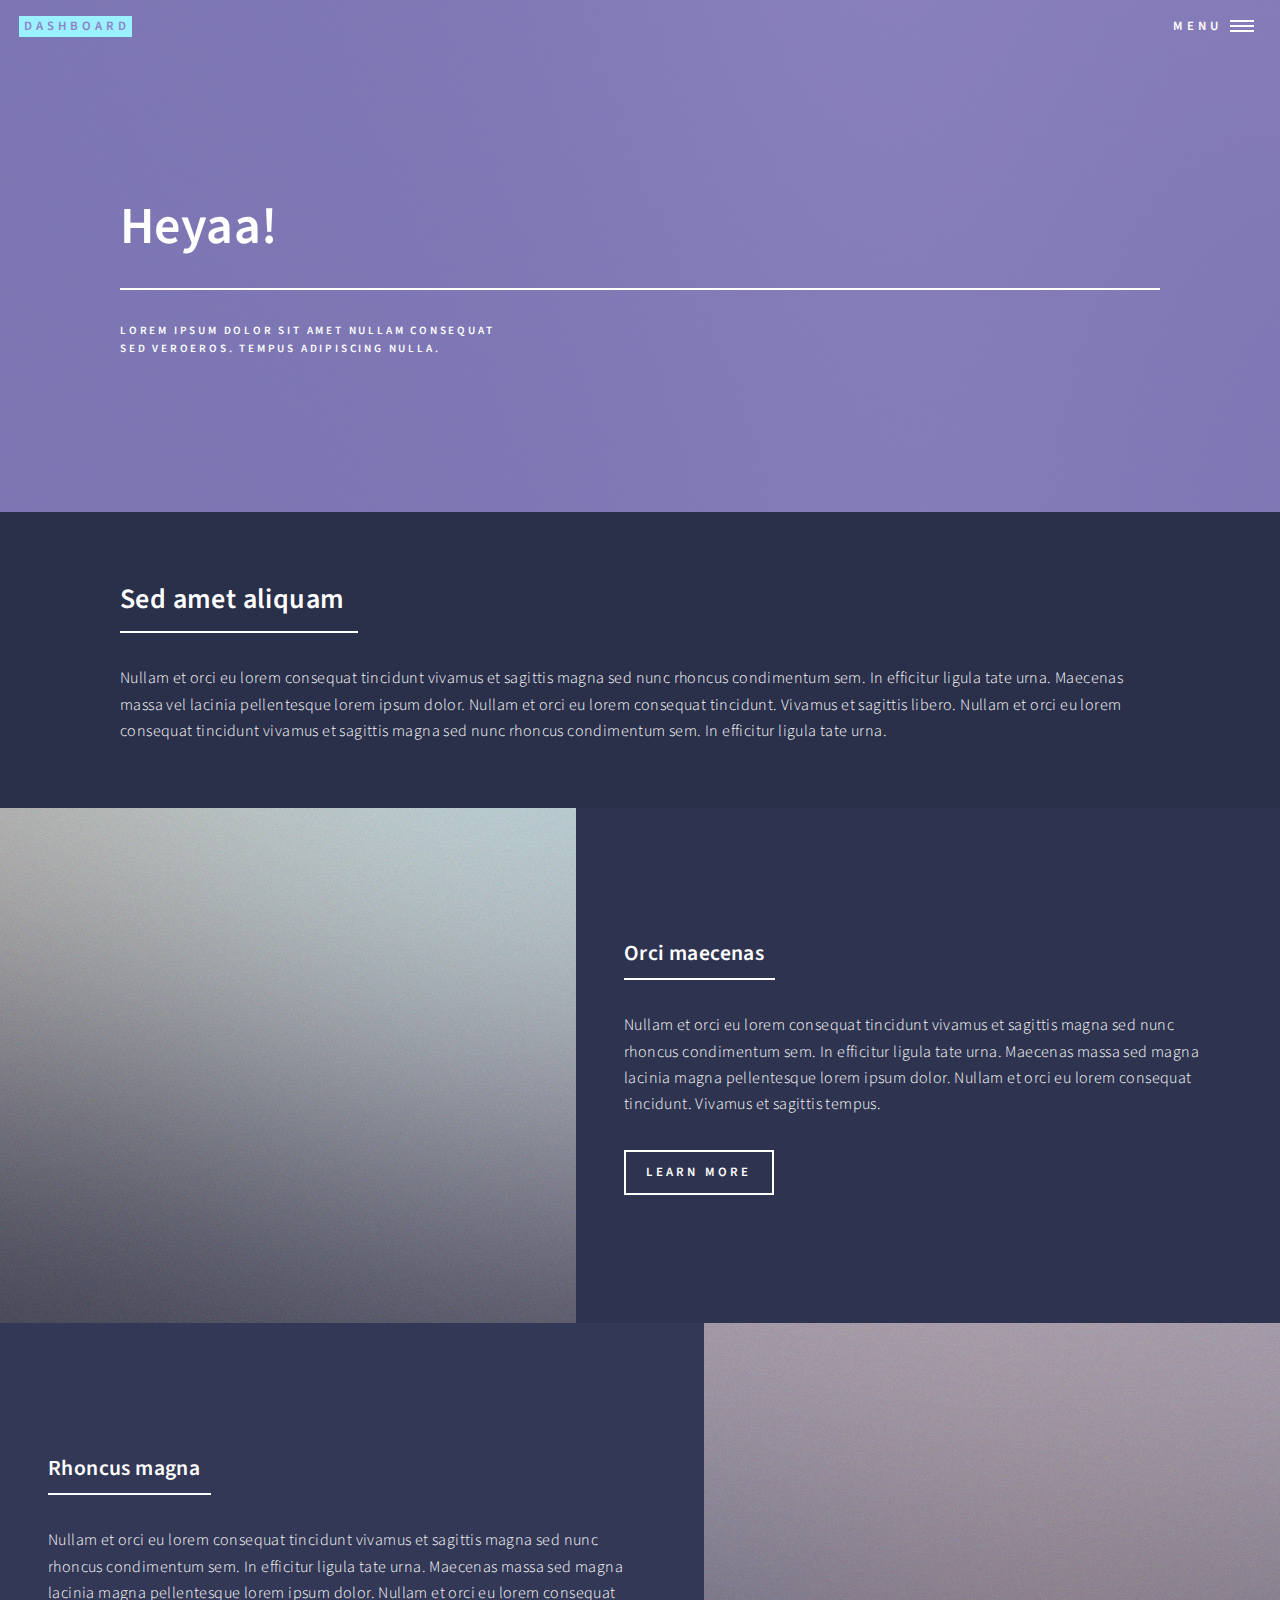
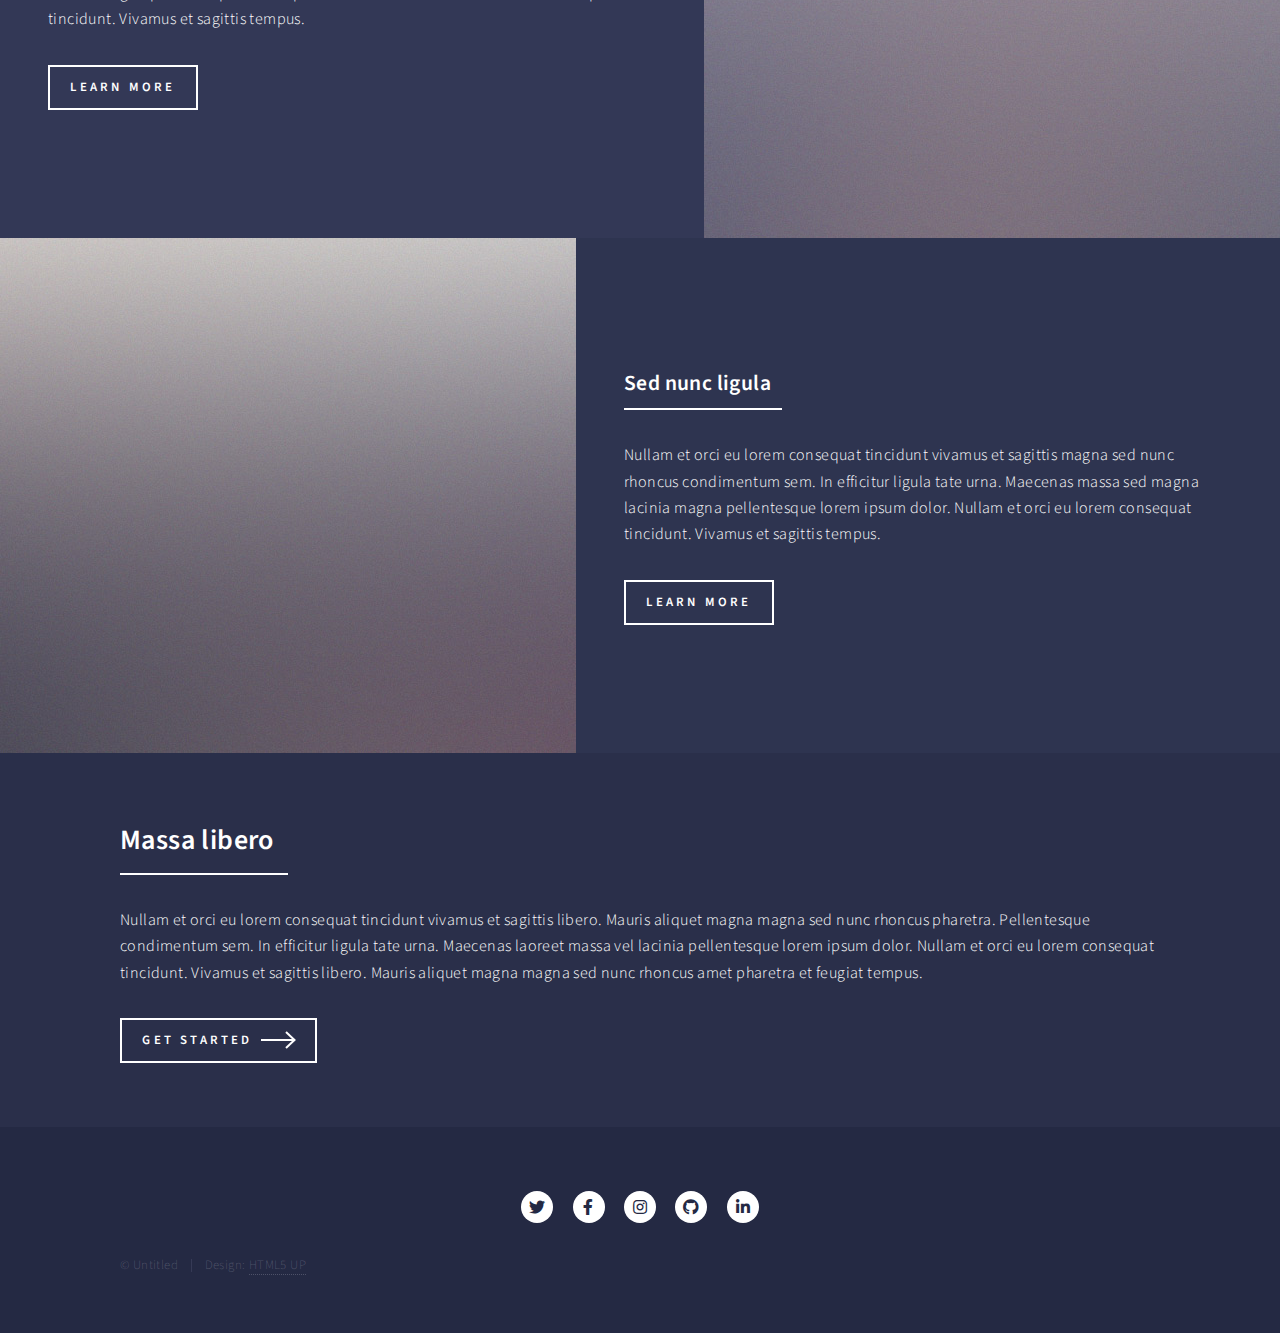
==== about_me.html @ 70f7184c "Basic Landing Pages" ====
<!DOCTYPE HTML>
<!--
	Forty by HTML5 UP
	html5up.net | @ajlkn
	Free for personal and commercial use under the CCA 3.0 license (html5up.net/license)
-->
<html>
	<head>
		<title>About Me</title>
		<meta charset="utf-8" />
		<meta name="viewport" content="width=device-width, initial-scale=1, user-scalable=no" />
		<link rel="stylesheet" href="assets/css/main.css" />
		<noscript><link rel="stylesheet" href="assets/css/noscript.css" /></noscript>
	</head>
	<body class="is-preload">

		<!-- Wrapper -->
			<div id="wrapper">

				<!-- Header -->
				<!-- Note: The "styleN" class below should match that of the banner element. -->
					<header id="header" class="alt style2">
						<a href="index.html" class="logo"><strong>Dashboard</strong> <!--<span>by HTML5 UP</span>--></a>
						<nav>
							<a href="#menu">Menu</a>
						</nav>
					</header>

				<!-- Menu -->
					<nav id="menu">
						<ul class="links">
							<li><a href="index.html">Home</a></li>
							<li><a href="landing.html">Landing</a></li>
							<li><a href="generic.html">Generic</a></li>
							<li><a href="elements.html">Elements</a></li>
						</ul>
						<ul class="actions stacked">
							<li><a href="#" class="button primary fit">Get Started</a></li>
							<li><a href="#" class="button fit">Log In</a></li>
						</ul>
					</nav>

				<!-- Banner -->
				<!-- Note: The "styleN" class below should match that of the header element. -->
					<section id="banner" class="style2">
						<div class="inner">
							<span class="image">
								<img src="images/pic07.jpg" alt="" />
							</span>
							<header class="major">
								<h1>Heyaa!</h1>
							</header>
							<div class="content">
								<p>Lorem ipsum dolor sit amet nullam consequat<br />
								sed veroeros. tempus adipiscing nulla.</p>
							</div>
						</div>
					</section>

				<!-- Main -->
					<div id="main">

						<!-- One -->
							<section id="one">
								<div class="inner">
									<header class="major">
										<h2>Sed amet aliquam</h2>
									</header>
									<p>Nullam et orci eu lorem consequat tincidunt vivamus et sagittis magna sed nunc rhoncus condimentum sem. In efficitur ligula tate urna. Maecenas massa vel lacinia pellentesque lorem ipsum dolor. Nullam et orci eu lorem consequat tincidunt. Vivamus et sagittis libero. Nullam et orci eu lorem consequat tincidunt vivamus et sagittis magna sed nunc rhoncus condimentum sem. In efficitur ligula tate urna.</p>
								</div>
							</section>

						<!-- Two -->
							<section id="two" class="spotlights">
								<section>
									<a href="generic.html" class="image">
										<img src="images/pic08.jpg" alt="" data-position="center center" />
									</a>
									<div class="content">
										<div class="inner">
											<header class="major">
												<h3>Orci maecenas</h3>
											</header>
											<p>Nullam et orci eu lorem consequat tincidunt vivamus et sagittis magna sed nunc rhoncus condimentum sem. In efficitur ligula tate urna. Maecenas massa sed magna lacinia magna pellentesque lorem ipsum dolor. Nullam et orci eu lorem consequat tincidunt. Vivamus et sagittis tempus.</p>
											<ul class="actions">
												<li><a href="generic.html" class="button">Learn more</a></li>
											</ul>
										</div>
									</div>
								</section>
								<section>
									<a href="generic.html" class="image">
										<img src="images/pic09.jpg" alt="" data-position="top center" />
									</a>
									<div class="content">
										<div class="inner">
											<header class="major">
												<h3>Rhoncus magna</h3>
											</header>
											<p>Nullam et orci eu lorem consequat tincidunt vivamus et sagittis magna sed nunc rhoncus condimentum sem. In efficitur ligula tate urna. Maecenas massa sed magna lacinia magna pellentesque lorem ipsum dolor. Nullam et orci eu lorem consequat tincidunt. Vivamus et sagittis tempus.</p>
											<ul class="actions">
												<li><a href="generic.html" class="button">Learn more</a></li>
											</ul>
										</div>
									</div>
								</section>
								<section>
									<a href="generic.html" class="image">
										<img src="images/pic10.jpg" alt="" data-position="25% 25%" />
									</a>
									<div class="content">
										<div class="inner">
											<header class="major">
												<h3>Sed nunc ligula</h3>
											</header>
											<p>Nullam et orci eu lorem consequat tincidunt vivamus et sagittis magna sed nunc rhoncus condimentum sem. In efficitur ligula tate urna. Maecenas massa sed magna lacinia magna pellentesque lorem ipsum dolor. Nullam et orci eu lorem consequat tincidunt. Vivamus et sagittis tempus.</p>
											<ul class="actions">
												<li><a href="generic.html" class="button">Learn more</a></li>
											</ul>
										</div>
									</div>
								</section>
							</section>

						<!-- Three -->
							<section id="three">
								<div class="inner">
									<header class="major">
										<h2>Massa libero</h2>
									</header>
									<p>Nullam et orci eu lorem consequat tincidunt vivamus et sagittis libero. Mauris aliquet magna magna sed nunc rhoncus pharetra. Pellentesque condimentum sem. In efficitur ligula tate urna. Maecenas laoreet massa vel lacinia pellentesque lorem ipsum dolor. Nullam et orci eu lorem consequat tincidunt. Vivamus et sagittis libero. Mauris aliquet magna magna sed nunc rhoncus amet pharetra et feugiat tempus.</p>
									<ul class="actions">
										<li><a href="generic.html" class="button next">Get Started</a></li>
									</ul>
								</div>
							</section>

					</div>

				<!-- Contact -->


				<!-- Footer -->
					<footer id="footer">
						<div class="inner">
							<ul class="icons">
								<li><a href="#" class="icon brands alt fa-twitter"><span class="label">Twitter</span></a></li>
								<li><a href="#" class="icon brands alt fa-facebook-f"><span class="label">Facebook</span></a></li>
								<li><a href="#" class="icon brands alt fa-instagram"><span class="label">Instagram</span></a></li>
								<li><a href="#" class="icon brands alt fa-github"><span class="label">GitHub</span></a></li>
								<li><a href="#" class="icon brands alt fa-linkedin-in"><span class="label">LinkedIn</span></a></li>
							</ul>
							<ul class="copyright">
								<li>&copy; Untitled</li><li>Design: <a href="https://html5up.net">HTML5 UP</a></li>
							</ul>
						</div>
					</footer>

			</div>

		<!-- Scripts -->
			<script src="assets/js/jquery.min.js"></script>
			<script src="assets/js/jquery.scrolly.min.js"></script>
			<script src="assets/js/jquery.scrollex.min.js"></script>
			<script src="assets/js/browser.min.js"></script>
			<script src="assets/js/breakpoints.min.js"></script>
			<script src="assets/js/util.js"></script>
			<script src="assets/js/main.js"></script>

	</body>
</html>
---- assets/css/main.css ----
@import url(fontawesome-all.min.css);
@import url("https://fonts.googleapis.com/css?family=Source+Sans+Pro:300,300italic,600,600italic");

/*
	Forty by HTML5 UP
	html5up.net | @ajlkn
	Free for personal and commercial use under the CCA 3.0 license (html5up.net/license)
*/

html, body, div, span, applet, object,
iframe, h1, h2, h3, h4, h5, h6, p, blockquote,
pre, a, abbr, acronym, address, big, cite,
code, del, dfn, em, img, ins, kbd, q, s, samp,
small, strike, strong, sub, sup, tt, var, b,
u, i, center, dl, dt, dd, ol, ul, li, fieldset,
form, label, legend, table, caption, tbody,
tfoot, thead, tr, th, td, article, aside,
canvas, details, embed, figure, figcaption,
footer, header, hgroup, menu, nav, output, ruby,
section, summary, time, mark, audio, video {
	margin: 0;
	padding: 0;
	border: 0;
	font-size: 100%;
	font: inherit;
	vertical-align: baseline;}

article, aside, details, figcaption, figure,
footer, header, hgroup, menu, nav, section {
	display: block;}

body {
	line-height: 1;
}

ol, ul {
	list-style: none;
}

blockquote, q {
	quotes: none;
}

	blockquote:before, blockquote:after, q:before, q:after {
		content: '';
		content: none;
	}

table {
	border-collapse: collapse;
	border-spacing: 0;
}

body {
	-webkit-text-size-adjust: none;
}

mark {
	background-color: transparent;
	color: inherit;
}

input::-moz-focus-inner {
	border: 0;
	padding: 0;
}

input, select, textarea {
	-moz-appearance: none;
	-webkit-appearance: none;
	-ms-appearance: none;
	appearance: none;
}

/* Basic */

	@-ms-viewport {
		width: device-width;
	}

	body {
		-ms-overflow-style: scrollbar;
	}

	@media screen and (max-width: 480px) {

		html, body {
			min-width: 320px;
		}

	}

	html {
		box-sizing: border-box;
	}

	*, *:before, *:after {
		box-sizing: inherit;
	}

	body {
		background: #242943;
	}

		body.is-preload *, body.is-preload *:before, body.is-preload *:after {
			-moz-animation: none !important;
			-webkit-animation: none !important;
			-ms-animation: none !important;
			animation: none !important;
			-moz-transition: none !important;
			-webkit-transition: none !important;
			-ms-transition: none !important;
			transition: none !important;
		}

/* Type */

	body, input, select, textarea {
		color: #ffffff;
		font-family: "Source Sans Pro", Helvetica, sans-serif;
		font-size: 17pt;
		font-weight: 300;
		letter-spacing: 0.025em;
		line-height: 1.65;
	}

		@media screen and (max-width: 1680px) {

			body, input, select, textarea {
				font-size: 14pt;
			}

		}

		@media screen and (max-width: 1280px) {

			body, input, select, textarea {
				font-size: 12pt;
			}

		}

		@media screen and (max-width: 360px) {

			body, input, select, textarea {
				font-size: 11pt;
			}

		}

	a {
		-moz-transition: color 0.2s ease-in-out, border-bottom-color 0.2s ease-in-out;
		-webkit-transition: color 0.2s ease-in-out, border-bottom-color 0.2s ease-in-out;
		-ms-transition: color 0.2s ease-in-out, border-bottom-color 0.2s ease-in-out;
		transition: color 0.2s ease-in-out, border-bottom-color 0.2s ease-in-out;
		border-bottom: dotted 1px;
		color: inherit;
		text-decoration: none;
	}

		a:hover {
			border-bottom-color: transparent;
			color: #9bf1ff !important;
		}

		a:active {
			color: #53e3fb !important;
		}

	strong, b {
		color: #ffffff;
		font-weight: 600;
	}

	em, i {
		font-style: italic;
	}

	p {
		margin: 0 0 2em 0;
	}

	h1, h2, h3, h4, h5, h6 {
		color: #ffffff;
		font-weight: 600;
		line-height: 1.65;
		margin: 0 0 1em 0;
	}

		h1 a, h2 a, h3 a, h4 a, h5 a, h6 a {
			color: inherit;
			border-bottom: 0;
		}

	h1 {
		font-size: 2.5em;
	}

	h2 {
		font-size: 1.75em;
	}

	h3 {
		font-size: 1.35em;
	}

	h4 {
		font-size: 1.1em;
	}

	h5 {
		font-size: 0.9em;
	}

	h6 {
		font-size: 0.7em;
	}

	@media screen and (max-width: 736px) {

		h1 {
			font-size: 2em;
		}

		h2 {
			font-size: 1.5em;
		}

		h3 {
			font-size: 1.25em;
		}

	}

	sub {
		font-size: 0.8em;
		position: relative;
		top: 0.5em;
	}

	sup {
		font-size: 0.8em;
		position: relative;
		top: -0.5em;
	}

	blockquote {
		border-left: solid 4px rgba(212, 212, 255, 0.1);
		font-style: italic;
		margin: 0 0 2em 0;
		padding: 0.5em 0 0.5em 2em;
	}

	code {
		background: rgba(212, 212, 255, 0.035);
		font-family: "Courier New", monospace;
		font-size: 0.9em;
		margin: 0 0.25em;
		padding: 0.25em 0.65em;
	}

	pre {
		-webkit-overflow-scrolling: touch;
		font-family: "Courier New", monospace;
		font-size: 0.9em;
		margin: 0 0 2em 0;
	}

		pre code {
			display: block;
			line-height: 1.75;
			padding: 1em 1.5em;
			overflow-x: auto;
		}

	hr {
		border: 0;
		border-bottom: solid 1px rgba(212, 212, 255, 0.1);
		margin: 2em 0;
	}

		hr.major {
			margin: 3em 0;
		}

	.align-left {
		text-align: left;
	}

	.align-center {
		text-align: center;
	}

	.align-right {
		text-align: right;
	}

/* Row */

	.row {
		display: flex;
		flex-wrap: wrap;
		box-sizing: border-box;
		align-items: stretch;
	}

		.row > * {
			box-sizing: border-box;
		}

		.row.gtr-uniform > * > :last-child {
			margin-bottom: 0;
		}

		.row.aln-left {
			justify-content: flex-start;
		}

		.row.aln-center {
			justify-content: center;
		}

		.row.aln-right {
			justify-content: flex-end;
		}

		.row.aln-top {
			align-items: flex-start;
		}

		.row.aln-middle {
			align-items: center;
		}

		.row.aln-bottom {
			align-items: flex-end;
		}

		.row > .imp {
			order: -1;
		}

		.row > .col-1 {
			width: 8.33333%;
		}

		.row > .off-1 {
			margin-left: 8.33333%;
		}

		.row > .col-2 {
			width: 16.66667%;
		}

		.row > .off-2 {
			margin-left: 16.66667%;
		}

		.row > .col-3 {
			width: 25%;
		}

		.row > .off-3 {
			margin-left: 25%;
		}

		.row > .col-4 {
			width: 33.33333%;
		}

		.row > .off-4 {
			margin-left: 33.33333%;
		}

		.row > .col-5 {
			width: 41.66667%;
		}

		.row > .off-5 {
			margin-left: 41.66667%;
		}

		.row > .col-6 {
			width: 50%;
		}

		.row > .off-6 {
			margin-left: 50%;
		}

		.row > .col-7 {
			width: 58.33333%;
		}

		.row > .off-7 {
			margin-left: 58.33333%;
		}

		.row > .col-8 {
			width: 66.66667%;
		}

		.row > .off-8 {
			margin-left: 66.66667%;
		}

		.row > .col-9 {
			width: 75%;
		}

		.row > .off-9 {
			margin-left: 75%;
		}

		.row > .col-10 {
			width: 83.33333%;
		}

		.row > .off-10 {
			margin-left: 83.33333%;
		}

		.row > .col-11 {
			width: 91.66667%;
		}

		.row > .off-11 {
			margin-left: 91.66667%;
		}

		.row > .col-12 {
			width: 100%;
		}

		.row > .off-12 {
			margin-left: 100%;
		}

		.row.gtr-0 {
			margin-top: 0;
			margin-left: 0em;
		}

			.row.gtr-0 > * {
				padding: 0 0 0 0em;
			}

			.row.gtr-0.gtr-uniform {
				margin-top: 0em;
			}

				.row.gtr-0.gtr-uniform > * {
					padding-top: 0em;
				}

		.row.gtr-25 {
			margin-top: 0;
			margin-left: -0.5em;
		}

			.row.gtr-25 > * {
				padding: 0 0 0 0.5em;
			}

			.row.gtr-25.gtr-uniform {
				margin-top: -0.5em;
			}

				.row.gtr-25.gtr-uniform > * {
					padding-top: 0.5em;
				}

		.row.gtr-50 {
			margin-top: 0;
			margin-left: -1em;
		}

			.row.gtr-50 > * {
				padding: 0 0 0 1em;
			}

			.row.gtr-50.gtr-uniform {
				margin-top: -1em;
			}

				.row.gtr-50.gtr-uniform > * {
					padding-top: 1em;
				}

		.row {
			margin-top: 0;
			margin-left: -2em;
		}

			.row > * {
				padding: 0 0 0 2em;
			}

			.row.gtr-uniform {
				margin-top: -2em;
			}

				.row.gtr-uniform > * {
					padding-top: 2em;
				}

		.row.gtr-150 {
			margin-top: 0;
			margin-left: -3em;
		}

			.row.gtr-150 > * {
				padding: 0 0 0 3em;
			}

			.row.gtr-150.gtr-uniform {
				margin-top: -3em;
			}

				.row.gtr-150.gtr-uniform > * {
					padding-top: 3em;
				}

		.row.gtr-200 {
			margin-top: 0;
			margin-left: -4em;
		}

			.row.gtr-200 > * {
				padding: 0 0 0 4em;
			}

			.row.gtr-200.gtr-uniform {
				margin-top: -4em;
			}

				.row.gtr-200.gtr-uniform > * {
					padding-top: 4em;
				}

		@media screen and (max-width: 1680px) {

			.row {
				display: flex;
				flex-wrap: wrap;
				box-sizing: border-box;
				align-items: stretch;
			}

				.row > * {
					box-sizing: border-box;
				}

				.row.gtr-uniform > * > :last-child {
					margin-bottom: 0;
				}

				.row.aln-left {
					justify-content: flex-start;
				}

				.row.aln-center {
					justify-content: center;
				}

				.row.aln-right {
					justify-content: flex-end;
				}

				.row.aln-top {
					align-items: flex-start;
				}

				.row.aln-middle {
					align-items: center;
				}

				.row.aln-bottom {
					align-items: flex-end;
				}

				.row > .imp-xlarge {
					order: -1;
				}

				.row > .col-1-xlarge {
					width: 8.33333%;
				}

				.row > .off-1-xlarge {
					margin-left: 8.33333%;
				}

				.row > .col-2-xlarge {
					width: 16.66667%;
				}

				.row > .off-2-xlarge {
					margin-left: 16.66667%;
				}

				.row > .col-3-xlarge {
					width: 25%;
				}

				.row > .off-3-xlarge {
					margin-left: 25%;
				}

				.row > .col-4-xlarge {
					width: 33.33333%;
				}

				.row > .off-4-xlarge {
					margin-left: 33.33333%;
				}

				.row > .col-5-xlarge {
					width: 41.66667%;
				}

				.row > .off-5-xlarge {
					margin-left: 41.66667%;
				}

				.row > .col-6-xlarge {
					width: 50%;
				}

				.row > .off-6-xlarge {
					margin-left: 50%;
				}

				.row > .col-7-xlarge {
					width: 58.33333%;
				}

				.row > .off-7-xlarge {
					margin-left: 58.33333%;
				}

				.row > .col-8-xlarge {
					width: 66.66667%;
				}

				.row > .off-8-xlarge {
					margin-left: 66.66667%;
				}

				.row > .col-9-xlarge {
					width: 75%;
				}

				.row > .off-9-xlarge {
					margin-left: 75%;
				}

				.row > .col-10-xlarge {
					width: 83.33333%;
				}

				.row > .off-10-xlarge {
					margin-left: 83.33333%;
				}

				.row > .col-11-xlarge {
					width: 91.66667%;
				}

				.row > .off-11-xlarge {
					margin-left: 91.66667%;
				}

				.row > .col-12-xlarge {
					width: 100%;
				}

				.row > .off-12-xlarge {
					margin-left: 100%;
				}

				.row.gtr-0 {
					margin-top: 0;
					margin-left: 0em;
				}

					.row.gtr-0 > * {
						padding: 0 0 0 0em;
					}

					.row.gtr-0.gtr-uniform {
						margin-top: 0em;
					}

						.row.gtr-0.gtr-uniform > * {
							padding-top: 0em;
						}

				.row.gtr-25 {
					margin-top: 0;
					margin-left: -0.5em;
				}

					.row.gtr-25 > * {
						padding: 0 0 0 0.5em;
					}

					.row.gtr-25.gtr-uniform {
						margin-top: -0.5em;
					}

						.row.gtr-25.gtr-uniform > * {
							padding-top: 0.5em;
						}

				.row.gtr-50 {
					margin-top: 0;
					margin-left: -1em;
				}

					.row.gtr-50 > * {
						padding: 0 0 0 1em;
					}

					.row.gtr-50.gtr-uniform {
						margin-top: -1em;
					}

						.row.gtr-50.gtr-uniform > * {
							padding-top: 1em;
						}

				.row {
					margin-top: 0;
					margin-left: -2em;
				}

					.row > * {
						padding: 0 0 0 2em;
					}

					.row.gtr-uniform {
						margin-top: -2em;
					}

						.row.gtr-uniform > * {
							padding-top: 2em;
						}

				.row.gtr-150 {
					margin-top: 0;
					margin-left: -3em;
				}

					.row.gtr-150 > * {
						padding: 0 0 0 3em;
					}

					.row.gtr-150.gtr-uniform {
						margin-top: -3em;
					}

						.row.gtr-150.gtr-uniform > * {
							padding-top: 3em;
						}

				.row.gtr-200 {
					margin-top: 0;
					margin-left: -4em;
				}

					.row.gtr-200 > * {
						padding: 0 0 0 4em;
					}

					.row.gtr-200.gtr-uniform {
						margin-top: -4em;
					}

						.row.gtr-200.gtr-uniform > * {
							padding-top: 4em;
						}

		}

		@media screen and (max-width: 1280px) {

			.row {
				display: flex;
				flex-wrap: wrap;
				box-sizing: border-box;
				align-items: stretch;
			}

				.row > * {
					box-sizing: border-box;
				}

				.row.gtr-uniform > * > :last-child {
					margin-bottom: 0;
				}

				.row.aln-left {
					justify-content: flex-start;
				}

				.row.aln-center {
					justify-content: center;
				}

				.row.aln-right {
					justify-content: flex-end;
				}

				.row.aln-top {
					align-items: flex-start;
				}

				.row.aln-middle {
					align-items: center;
				}

				.row.aln-bottom {
					align-items: flex-end;
				}

				.row > .imp-large {
					order: -1;
				}

				.row > .col-1-large {
					width: 8.33333%;
				}

				.row > .off-1-large {
					margin-left: 8.33333%;
				}

				.row > .col-2-large {
					width: 16.66667%;
				}

				.row > .off-2-large {
					margin-left: 16.66667%;
				}

				.row > .col-3-large {
					width: 25%;
				}

				.row > .off-3-large {
					margin-left: 25%;
				}

				.row > .col-4-large {
					width: 33.33333%;
				}

				.row > .off-4-large {
					margin-left: 33.33333%;
				}

				.row > .col-5-large {
					width: 41.66667%;
				}

				.row > .off-5-large {
					margin-left: 41.66667%;
				}

				.row > .col-6-large {
					width: 50%;
				}

				.row > .off-6-large {
					margin-left: 50%;
				}

				.row > .col-7-large {
					width: 58.33333%;
				}

				.row > .off-7-large {
					margin-left: 58.33333%;
				}

				.row > .col-8-large {
					width: 66.66667%;
				}

				.row > .off-8-large {
					margin-left: 66.66667%;
				}

				.row > .col-9-large {
					width: 75%;
				}

				.row > .off-9-large {
					margin-left: 75%;
				}

				.row > .col-10-large {
					width: 83.33333%;
				}

				.row > .off-10-large {
					margin-left: 83.33333%;
				}

				.row > .col-11-large {
					width: 91.66667%;
				}

				.row > .off-11-large {
					margin-left: 91.66667%;
				}

				.row > .col-12-large {
					width: 100%;
				}

				.row > .off-12-large {
					margin-left: 100%;
				}

				.row.gtr-0 {
					margin-top: 0;
					margin-left: 0em;
				}

					.row.gtr-0 > * {
						padding: 0 0 0 0em;
					}

					.row.gtr-0.gtr-uniform {
						margin-top: 0em;
					}

						.row.gtr-0.gtr-uniform > * {
							padding-top: 0em;
						}

				.row.gtr-25 {
					margin-top: 0;
					margin-left: -0.375em;
				}

					.row.gtr-25 > * {
						padding: 0 0 0 0.375em;
					}

					.row.gtr-25.gtr-uniform {
						margin-top: -0.375em;
					}

						.row.gtr-25.gtr-uniform > * {
							padding-top: 0.375em;
						}

				.row.gtr-50 {
					margin-top: 0;
					margin-left: -0.75em;
				}

					.row.gtr-50 > * {
						padding: 0 0 0 0.75em;
					}

					.row.gtr-50.gtr-uniform {
						margin-top: -0.75em;
					}

						.row.gtr-50.gtr-uniform > * {
							padding-top: 0.75em;
						}

				.row {
					margin-top: 0;
					margin-left: -1.5em;
				}

					.row > * {
						padding: 0 0 0 1.5em;
					}

					.row.gtr-uniform {
						margin-top: -1.5em;
					}

						.row.gtr-uniform > * {
							padding-top: 1.5em;
						}

				.row.gtr-150 {
					margin-top: 0;
					margin-left: -2.25em;
				}

					.row.gtr-150 > * {
						padding: 0 0 0 2.25em;
					}

					.row.gtr-150.gtr-uniform {
						margin-top: -2.25em;
					}

						.row.gtr-150.gtr-uniform > * {
							padding-top: 2.25em;
						}

				.row.gtr-200 {
					margin-top: 0;
					margin-left: -3em;
				}

					.row.gtr-200 > * {
						padding: 0 0 0 3em;
					}

					.row.gtr-200.gtr-uniform {
						margin-top: -3em;
					}

						.row.gtr-200.gtr-uniform > * {
							padding-top: 3em;
						}

		}

		@media screen and (max-width: 980px) {

			.row {
				display: flex;
				flex-wrap: wrap;
				box-sizing: border-box;
				align-items: stretch;
			}

				.row > * {
					box-sizing: border-box;
				}

				.row.gtr-uniform > * > :last-child {
					margin-bottom: 0;
				}

				.row.aln-left {
					justify-content: flex-start;
				}

				.row.aln-center {
					justify-content: center;
				}

				.row.aln-right {
					justify-content: flex-end;
				}

				.row.aln-top {
					align-items: flex-start;
				}

				.row.aln-middle {
					align-items: center;
				}

				.row.aln-bottom {
					align-items: flex-end;
				}

				.row > .imp-medium {
					order: -1;
				}

				.row > .col-1-medium {
					width: 8.33333%;
				}

				.row > .off-1-medium {
					margin-left: 8.33333%;
				}

				.row > .col-2-medium {
					width: 16.66667%;
				}

				.row > .off-2-medium {
					margin-left: 16.66667%;
				}

				.row > .col-3-medium {
					width: 25%;
				}

				.row > .off-3-medium {
					margin-left: 25%;
				}

				.row > .col-4-medium {
					width: 33.33333%;
				}

				.row > .off-4-medium {
					margin-left: 33.33333%;
				}

				.row > .col-5-medium {
					width: 41.66667%;
				}

				.row > .off-5-medium {
					margin-left: 41.66667%;
				}

				.row > .col-6-medium {
					width: 50%;
				}

				.row > .off-6-medium {
					margin-left: 50%;
				}

				.row > .col-7-medium {
					width: 58.33333%;
				}

				.row > .off-7-medium {
					margin-left: 58.33333%;
				}

				.row > .col-8-medium {
					width: 66.66667%;
				}

				.row > .off-8-medium {
					margin-left: 66.66667%;
				}

				.row > .col-9-medium {
					width: 75%;
				}

				.row > .off-9-medium {
					margin-left: 75%;
				}

				.row > .col-10-medium {
					width: 83.33333%;
				}

				.row > .off-10-medium {
					margin-left: 83.33333%;
				}

				.row > .col-11-medium {
					width: 91.66667%;
				}

				.row > .off-11-medium {
					margin-left: 91.66667%;
				}

				.row > .col-12-medium {
					width: 100%;
				}

				.row > .off-12-medium {
					margin-left: 100%;
				}

				.row.gtr-0 {
					margin-top: 0;
					margin-left: 0em;
				}

					.row.gtr-0 > * {
						padding: 0 0 0 0em;
					}

					.row.gtr-0.gtr-uniform {
						margin-top: 0em;
					}

						.row.gtr-0.gtr-uniform > * {
							padding-top: 0em;
						}

				.row.gtr-25 {
					margin-top: 0;
					margin-left: -0.375em;
				}

					.row.gtr-25 > * {
						padding: 0 0 0 0.375em;
					}

					.row.gtr-25.gtr-uniform {
						margin-top: -0.375em;
					}

						.row.gtr-25.gtr-uniform > * {
							padding-top: 0.375em;
						}

				.row.gtr-50 {
					margin-top: 0;
					margin-left: -0.75em;
				}

					.row.gtr-50 > * {
						padding: 0 0 0 0.75em;
					}

					.row.gtr-50.gtr-uniform {
						margin-top: -0.75em;
					}

						.row.gtr-50.gtr-uniform > * {
							padding-top: 0.75em;
						}

				.row {
					margin-top: 0;
					margin-left: -1.5em;
				}

					.row > * {
						padding: 0 0 0 1.5em;
					}

					.row.gtr-uniform {
						margin-top: -1.5em;
					}

						.row.gtr-uniform > * {
							padding-top: 1.5em;
						}

				.row.gtr-150 {
					margin-top: 0;
					margin-left: -2.25em;
				}

					.row.gtr-150 > * {
						padding: 0 0 0 2.25em;
					}

					.row.gtr-150.gtr-uniform {
						margin-top: -2.25em;
					}

						.row.gtr-150.gtr-uniform > * {
							padding-top: 2.25em;
						}

				.row.gtr-200 {
					margin-top: 0;
					margin-left: -3em;
				}

					.row.gtr-200 > * {
						padding: 0 0 0 3em;
					}

					.row.gtr-200.gtr-uniform {
						margin-top: -3em;
					}

						.row.gtr-200.gtr-uniform > * {
							padding-top: 3em;
						}

		}

		@media screen and (max-width: 736px) {

			.row {
				display: flex;
				flex-wrap: wrap;
				box-sizing: border-box;
				align-items: stretch;
			}

				.row > * {
					box-sizing: border-box;
				}

				.row.gtr-uniform > * > :last-child {
					margin-bottom: 0;
				}

				.row.aln-left {
					justify-content: flex-start;
				}

				.row.aln-center {
					justify-content: center;
				}

				.row.aln-right {
					justify-content: flex-end;
				}

				.row.aln-top {
					align-items: flex-start;
				}

				.row.aln-middle {
					align-items: center;
				}

				.row.aln-bottom {
					align-items: flex-end;
				}

				.row > .imp-small {
					order: -1;
				}

				.row > .col-1-small {
					width: 8.33333%;
				}

				.row > .off-1-small {
					margin-left: 8.33333%;
				}

				.row > .col-2-small {
					width: 16.66667%;
				}

				.row > .off-2-small {
					margin-left: 16.66667%;
				}

				.row > .col-3-small {
					width: 25%;
				}

				.row > .off-3-small {
					margin-left: 25%;
				}

				.row > .col-4-small {
					width: 33.33333%;
				}

				.row > .off-4-small {
					margin-left: 33.33333%;
				}

				.row > .col-5-small {
					width: 41.66667%;
				}

				.row > .off-5-small {
					margin-left: 41.66667%;
				}

				.row > .col-6-small {
					width: 50%;
				}

				.row > .off-6-small {
					margin-left: 50%;
				}

				.row > .col-7-small {
					width: 58.33333%;
				}

				.row > .off-7-small {
					margin-left: 58.33333%;
				}

				.row > .col-8-small {
					width: 66.66667%;
				}

				.row > .off-8-small {
					margin-left: 66.66667%;
				}

				.row > .col-9-small {
					width: 75%;
				}

				.row > .off-9-small {
					margin-left: 75%;
				}

				.row > .col-10-small {
					width: 83.33333%;
				}

				.row > .off-10-small {
					margin-left: 83.33333%;
				}

				.row > .col-11-small {
					width: 91.66667%;
				}

				.row > .off-11-small {
					margin-left: 91.66667%;
				}

				.row > .col-12-small {
					width: 100%;
				}

				.row > .off-12-small {
					margin-left: 100%;
				}

				.row.gtr-0 {
					margin-top: 0;
					margin-left: 0em;
				}

					.row.gtr-0 > * {
						padding: 0 0 0 0em;
					}

					.row.gtr-0.gtr-uniform {
						margin-top: 0em;
					}

						.row.gtr-0.gtr-uniform > * {
							padding-top: 0em;
						}

				.row.gtr-25 {
					margin-top: 0;
					margin-left: -0.3125em;
				}

					.row.gtr-25 > * {
						padding: 0 0 0 0.3125em;
					}

					.row.gtr-25.gtr-uniform {
						margin-top: -0.3125em;
					}

						.row.gtr-25.gtr-uniform > * {
							padding-top: 0.3125em;
						}

				.row.gtr-50 {
					margin-top: 0;
					margin-left: -0.625em;
				}

					.row.gtr-50 > * {
						padding: 0 0 0 0.625em;
					}

					.row.gtr-50.gtr-uniform {
						margin-top: -0.625em;
					}

						.row.gtr-50.gtr-uniform > * {
							padding-top: 0.625em;
						}

				.row {
					margin-top: 0;
					margin-left: -1.25em;
				}

					.row > * {
						padding: 0 0 0 1.25em;
					}

					.row.gtr-uniform {
						margin-top: -1.25em;
					}

						.row.gtr-uniform > * {
							padding-top: 1.25em;
						}

				.row.gtr-150 {
					margin-top: 0;
					margin-left: -1.875em;
				}

					.row.gtr-150 > * {
						padding: 0 0 0 1.875em;
					}

					.row.gtr-150.gtr-uniform {
						margin-top: -1.875em;
					}

						.row.gtr-150.gtr-uniform > * {
							padding-top: 1.875em;
						}

				.row.gtr-200 {
					margin-top: 0;
					margin-left: -2.5em;
				}

					.row.gtr-200 > * {
						padding: 0 0 0 2.5em;
					}

					.row.gtr-200.gtr-uniform {
						margin-top: -2.5em;
					}

						.row.gtr-200.gtr-uniform > * {
							padding-top: 2.5em;
						}

		}

		@media screen and (max-width: 480px) {

			.row {
				display: flex;
				flex-wrap: wrap;
				box-sizing: border-box;
				align-items: stretch;
			}

				.row > * {
					box-sizing: border-box;
				}

				.row.gtr-uniform > * > :last-child {
					margin-bottom: 0;
				}

				.row.aln-left {
					justify-content: flex-start;
				}

				.row.aln-center {
					justify-content: center;
				}

				.row.aln-right {
					justify-content: flex-end;
				}

				.row.aln-top {
					align-items: flex-start;
				}

				.row.aln-middle {
					align-items: center;
				}

				.row.aln-bottom {
					align-items: flex-end;
				}

				.row > .imp-xsmall {
					order: -1;
				}

				.row > .col-1-xsmall {
					width: 8.33333%;
				}

				.row > .off-1-xsmall {
					margin-left: 8.33333%;
				}

				.row > .col-2-xsmall {
					width: 16.66667%;
				}

				.row > .off-2-xsmall {
					margin-left: 16.66667%;
				}

				.row > .col-3-xsmall {
					width: 25%;
				}

				.row > .off-3-xsmall {
					margin-left: 25%;
				}

				.row > .col-4-xsmall {
					width: 33.33333%;
				}

				.row > .off-4-xsmall {
					margin-left: 33.33333%;
				}

				.row > .col-5-xsmall {
					width: 41.66667%;
				}

				.row > .off-5-xsmall {
					margin-left: 41.66667%;
				}

				.row > .col-6-xsmall {
					width: 50%;
				}

				.row > .off-6-xsmall {
					margin-left: 50%;
				}

				.row > .col-7-xsmall {
					width: 58.33333%;
				}

				.row > .off-7-xsmall {
					margin-left: 58.33333%;
				}

				.row > .col-8-xsmall {
					width: 66.66667%;
				}

				.row > .off-8-xsmall {
					margin-left: 66.66667%;
				}

				.row > .col-9-xsmall {
					width: 75%;
				}

				.row > .off-9-xsmall {
					margin-left: 75%;
				}

				.row > .col-10-xsmall {
					width: 83.33333%;
				}

				.row > .off-10-xsmall {
					margin-left: 83.33333%;
				}

				.row > .col-11-xsmall {
					width: 91.66667%;
				}

				.row > .off-11-xsmall {
					margin-left: 91.66667%;
				}

				.row > .col-12-xsmall {
					width: 100%;
				}

				.row > .off-12-xsmall {
					margin-left: 100%;
				}

				.row.gtr-0 {
					margin-top: 0;
					margin-left: 0em;
				}

					.row.gtr-0 > * {
						padding: 0 0 0 0em;
					}

					.row.gtr-0.gtr-uniform {
						margin-top: 0em;
					}

						.row.gtr-0.gtr-uniform > * {
							padding-top: 0em;
						}

				.row.gtr-25 {
					margin-top: 0;
					margin-left: -0.3125em;
				}

					.row.gtr-25 > * {
						padding: 0 0 0 0.3125em;
					}

					.row.gtr-25.gtr-uniform {
						margin-top: -0.3125em;
					}

						.row.gtr-25.gtr-uniform > * {
							padding-top: 0.3125em;
						}

				.row.gtr-50 {
					margin-top: 0;
					margin-left: -0.625em;
				}

					.row.gtr-50 > * {
						padding: 0 0 0 0.625em;
					}

					.row.gtr-50.gtr-uniform {
						margin-top: -0.625em;
					}

						.row.gtr-50.gtr-uniform > * {
							padding-top: 0.625em;
						}

				.row {
					margin-top: 0;
					margin-left: -1.25em;
				}

					.row > * {
						padding: 0 0 0 1.25em;
					}

					.row.gtr-uniform {
						margin-top: -1.25em;
					}

						.row.gtr-uniform > * {
							padding-top: 1.25em;
						}

				.row.gtr-150 {
					margin-top: 0;
					margin-left: -1.875em;
				}

					.row.gtr-150 > * {
						padding: 0 0 0 1.875em;
					}

					.row.gtr-150.gtr-uniform {
						margin-top: -1.875em;
					}

						.row.gtr-150.gtr-uniform > * {
							padding-top: 1.875em;
						}

				.row.gtr-200 {
					margin-top: 0;
					margin-left: -2.5em;
				}

					.row.gtr-200 > * {
						padding: 0 0 0 2.5em;
					}

					.row.gtr-200.gtr-uniform {
						margin-top: -2.5em;
					}

						.row.gtr-200.gtr-uniform > * {
							padding-top: 2.5em;
						}

		}

/* Section/Article */

	section.special, article.special {
		text-align: center;
	}

	header.major {
		width: -moz-max-content;
		width: -webkit-max-content;
		width: -ms-max-content;
		width: max-content;
		margin-bottom: 2em;
	}

		header.major > :first-child {
			margin-bottom: 0;
			width: calc(100% + 0.5em);
		}

			header.major > :first-child:after {
				content: '';
				background-color: #ffffff;
				display: block;
				height: 2px;
				margin: 0.325em 0 0.5em 0;
				width: 100%;
			}

		header.major > p {
			font-size: 0.7em;
			font-weight: 600;
			letter-spacing: 0.25em;
			margin-bottom: 0;
			text-transform: uppercase;
		}

		body.is-ie header.major > :first-child:after {
			max-width: 9em;
		}

		body.is-ie header.major > h1:after {
			max-width: 100% !important;
		}

	@media screen and (max-width: 736px) {

		header.major > p br {
			display: none;
		}

	}

/* Form */

	form {
		margin: 0 0 2em 0;
	}

		form > :last-child {
			margin-bottom: 0;
		}

		form > .fields {
			display: -moz-flex;
			display: -webkit-flex;
			display: -ms-flex;
			display: flex;
			-moz-flex-wrap: wrap;
			-webkit-flex-wrap: wrap;
			-ms-flex-wrap: wrap;
			flex-wrap: wrap;
			width: calc(100% + 3em);
			margin: -1.5em 0 2em -1.5em;
		}

			form > .fields > .field {
				-moz-flex-grow: 0;
				-webkit-flex-grow: 0;
				-ms-flex-grow: 0;
				flex-grow: 0;
				-moz-flex-shrink: 0;
				-webkit-flex-shrink: 0;
				-ms-flex-shrink: 0;
				flex-shrink: 0;
				padding: 1.5em 0 0 1.5em;
				width: calc(100% - 1.5em);
			}

				form > .fields > .field.half {
					width: calc(50% - 0.75em);
				}

				form > .fields > .field.third {
					width: calc(100%/3 - 0.5em);
				}

				form > .fields > .field.quarter {
					width: calc(25% - 0.375em);
				}

		@media screen and (max-width: 480px) {

			form > .fields {
				width: calc(100% + 3em);
				margin: -1.5em 0 2em -1.5em;
			}

				form > .fields > .field {
					padding: 1.5em 0 0 1.5em;
					width: calc(100% - 1.5em);
				}

					form > .fields > .field.half {
						width: calc(100% - 1.5em);
					}

					form > .fields > .field.third {
						width: calc(100% - 1.5em);
					}

					form > .fields > .field.quarter {
						width: calc(100% - 1.5em);
					}

		}

	label {
		color: #ffffff;
		display: block;
		font-size: 0.8em;
		font-weight: 600;
		letter-spacing: 0.25em;
		margin: 0 0 1em 0;
		text-transform: uppercase;
	}

	input[type="text"],
	input[type="password"],
	input[type="email"],
	input[type="tel"],
	input[type="search"],
	input[type="url"],
	select,
	textarea {
		-moz-appearance: none;
		-webkit-appearance: none;
		-ms-appearance: none;
		appearance: none;
		background: rgba(212, 212, 255, 0.035);
		border: none;
		border-radius: 0;
		color: inherit;
		display: block;
		outline: 0;
		padding: 0 1em;
		text-decoration: none;
		width: 100%;
	}

		input[type="text"]:invalid,
		input[type="password"]:invalid,
		input[type="email"]:invalid,
		input[type="tel"]:invalid,
		input[type="search"]:invalid,
		input[type="url"]:invalid,
		select:invalid,
		textarea:invalid {
			box-shadow: none;
		}

		input[type="text"]:focus,
		input[type="password"]:focus,
		input[type="email"]:focus,
		input[type="tel"]:focus,
		input[type="search"]:focus,
		input[type="url"]:focus,
		select:focus,
		textarea:focus {
			border-color: #9bf1ff;
			box-shadow: 0 0 0 2px #9bf1ff;
		}

	select {
		background-image: url("data:image/svg+xml;charset=utf8,%3Csvg xmlns='http://www.w3.org/2000/svg' width='40' height='40' preserveAspectRatio='none' viewBox='0 0 40 40'%3E%3Cpath d='M9.4,12.3l10.4,10.4l10.4-10.4c0.2-0.2,0.5-0.4,0.9-0.4c0.3,0,0.6,0.1,0.9,0.4l3.3,3.3c0.2,0.2,0.4,0.5,0.4,0.9 c0,0.4-0.1,0.6-0.4,0.9L20.7,31.9c-0.2,0.2-0.5,0.4-0.9,0.4c-0.3,0-0.6-0.1-0.9-0.4L4.3,17.3c-0.2-0.2-0.4-0.5-0.4-0.9 c0-0.4,0.1-0.6,0.4-0.9l3.3-3.3c0.2-0.2,0.5-0.4,0.9-0.4S9.1,12.1,9.4,12.3z' fill='rgba(212, 212, 255, 0.1)' /%3E%3C/svg%3E");
		background-size: 1.25rem;
		background-repeat: no-repeat;
		background-position: calc(100% - 1rem) center;
		height: 2.75em;
		padding-right: 2.75em;
		text-overflow: ellipsis;
	}

		select option {
			color: #ffffff;
			background: #242943;
		}

		select:focus::-ms-value {
			background-color: transparent;
		}

		select::-ms-expand {
			display: none;
		}

	input[type="text"],
	input[type="password"],
	input[type="email"],
	input[type="tel"],
	input[type="search"],
	input[type="url"],
	select {
		height: 2.75em;
	}

	textarea {
		padding: 0.75em 1em;
	}

	input[type="checkbox"],
	input[type="radio"] {
		-moz-appearance: none;
		-webkit-appearance: none;
		-ms-appearance: none;
		appearance: none;
		display: block;
		float: left;
		margin-right: -2em;
		opacity: 0;
		width: 1em;
		z-index: -1;
	}

		input[type="checkbox"] + label,
		input[type="radio"] + label {
			text-decoration: none;
			color: #ffffff;
			cursor: pointer;
			display: inline-block;
			font-weight: 300;
			padding-left: 2.65em;
			padding-right: 0.75em;
			position: relative;
		}

			input[type="checkbox"] + label:before,
			input[type="radio"] + label:before {
				-moz-osx-font-smoothing: grayscale;
				-webkit-font-smoothing: antialiased;
				display: inline-block;
				font-style: normal;
				font-variant: normal;
				text-rendering: auto;
				line-height: 1;
				text-transform: none !important;
				font-family: 'Font Awesome 5 Free';
				font-weight: 900;
			}

			input[type="checkbox"] + label:before,
			input[type="radio"] + label:before {
				background: rgba(212, 212, 255, 0.035);
				content: '';
				display: inline-block;
				font-size: 0.8em;
				height: 2.0625em;
				left: 0;
				letter-spacing: 0;
				line-height: 2.0625em;
				position: absolute;
				text-align: center;
				top: 0;
				width: 2.0625em;
			}

		input[type="checkbox"]:checked + label:before,
		input[type="radio"]:checked + label:before {
			background: #ffffff;
			border-color: #9bf1ff;
			content: '\f00c';
			color: #242943;
		}

		input[type="checkbox"]:focus + label:before,
		input[type="radio"]:focus + label:before {
			box-shadow: 0 0 0 2px #9bf1ff;
		}

	input[type="radio"] + label:before {
		border-radius: 100%;
	}

	::-webkit-input-placeholder {
		color: rgba(244, 244, 255, 0.2) !important;
		opacity: 1.0;
	}

	:-moz-placeholder {
		color: rgba(244, 244, 255, 0.2) !important;
		opacity: 1.0;
	}

	::-moz-placeholder {
		color: rgba(244, 244, 255, 0.2) !important;
		opacity: 1.0;
	}

	:-ms-input-placeholder {
		color: rgba(244, 244, 255, 0.2) !important;
		opacity: 1.0;
	}

/* Box */

	.box {
		border: solid 1px rgba(212, 212, 255, 0.1);
		margin-bottom: 2em;
		padding: 1.5em;
	}

		.box > :last-child,
		.box > :last-child > :last-child,
		.box > :last-child > :last-child > :last-child {
			margin-bottom: 0;
		}

		.box.alt {
			border: 0;
			border-radius: 0;
			padding: 0;
		}

/* Icon */

	.icon {
		text-decoration: none;
		border-bottom: none;
		position: relative;
	}

		.icon:before {
			-moz-osx-font-smoothing: grayscale;
			-webkit-font-smoothing: antialiased;
			display: inline-block;
			font-style: normal;
			font-variant: normal;
			text-rendering: auto;
			line-height: 1;
			text-transform: none !important;
			font-family: 'Font Awesome 5 Free';
			font-weight: 400;
		}

		.icon > .label {
			display: none;
		}

		.icon:before {
			line-height: inherit;
		}

		.icon.solid:before {
			font-weight: 900;
		}

		.icon.brands:before {
			font-family: 'Font Awesome 5 Brands';
		}

		.icon.alt:before {
			background-color: #ffffff;
			border-radius: 100%;
			color: #242943;
			display: inline-block;
			height: 2em;
			line-height: 2em;
			text-align: center;
			width: 2em;
		}

	a.icon.alt:before {
		-moz-transition: background-color 0.2s ease-in-out;
		-webkit-transition: background-color 0.2s ease-in-out;
		-ms-transition: background-color 0.2s ease-in-out;
		transition: background-color 0.2s ease-in-out;
	}

	a.icon.alt:hover:before {
		background-color: #6fc3df;
	}

	a.icon.alt:active:before {
		background-color: #37a6cb;
	}

/* Image */

	.image {
		border: 0;
		display: inline-block;
		position: relative;
	}

		.image img {
			display: block;
		}

		.image.left, .image.right {
			max-width: 30%;
		}

			.image.left img, .image.right img {
				width: 100%;
			}

		.image.left {
			float: left;
			margin: 0 1.5em 1.25em 0;
			top: 0.25em;
		}

		.image.right {
			float: right;
			margin: 0 0 1.25em 1.5em;
			top: 0.25em;
		}

		.image.fit {
			display: block;
			margin: 0 0 2em 0;
			width: 100%;
		}

			.image.fit img {
				width: 100%;
			}

		.image.main {
			display: block;
			margin: 2.5em 0;
			width: 100%;
		}

			.image.main img {
				width: 100%;
			}

			@media screen and (max-width: 736px) {

				.image.main {
					margin: 1.5em 0;
				}

			}

/* List */

	ol {
		list-style: decimal;
		margin: 0 0 2em 0;
		padding-left: 1.25em;
	}

		ol li {
			padding-left: 0.25em;
		}

	ul {
		list-style: disc;
		margin: 0 0 2em 0;
		padding-left: 1em;
	}

		ul li {
			padding-left: 0.5em;
		}

		ul.alt {
			list-style: none;
			padding-left: 0;
		}

			ul.alt li {
				border-top: solid 1px rgba(212, 212, 255, 0.1);
				padding: 0.5em 0;
			}

				ul.alt li:first-child {
					border-top: 0;
					padding-top: 0;
				}

	dl {
		margin: 0 0 2em 0;
	}

		dl dt {
			display: block;
			font-weight: 600;
			margin: 0 0 1em 0;
		}

		dl dd {
			margin-left: 2em;
		}

/* Actions */

	ul.actions {
		display: -moz-flex;
		display: -webkit-flex;
		display: -ms-flex;
		display: flex;
		cursor: default;
		list-style: none;
		margin-left: -1em;
		padding-left: 0;
	}

		ul.actions li {
			padding: 0 0 0 1em;
			vertical-align: middle;
		}

		ul.actions.special {
			-moz-justify-content: center;
			-webkit-justify-content: center;
			-ms-justify-content: center;
			justify-content: center;
			width: 100%;
			margin-left: 0;
		}

			ul.actions.special li:first-child {
				padding-left: 0;
			}

		ul.actions.stacked {
			-moz-flex-direction: column;
			-webkit-flex-direction: column;
			-ms-flex-direction: column;
			flex-direction: column;
			margin-left: 0;
		}

			ul.actions.stacked li {
				padding: 1.3em 0 0 0;
			}

				ul.actions.stacked li:first-child {
					padding-top: 0;
				}

		ul.actions.fit {
			width: calc(100% + 1em);
		}

			ul.actions.fit li {
				-moz-flex-grow: 1;
				-webkit-flex-grow: 1;
				-ms-flex-grow: 1;
				flex-grow: 1;
				-moz-flex-shrink: 1;
				-webkit-flex-shrink: 1;
				-ms-flex-shrink: 1;
				flex-shrink: 1;
				width: 100%;
			}

				ul.actions.fit li > * {
					width: 100%;
				}

			ul.actions.fit.stacked {
				width: 100%;
			}

/* Icons */

	ul.icons {
		cursor: default;
		list-style: none;
		padding-left: 0;
	}

		ul.icons li {
			display: inline-block;
			padding: 0 1em 0 0;
		}

			ul.icons li:last-child {
				padding-right: 0;
			}

		@media screen and (max-width: 736px) {

			ul.icons li {
				padding: 0 0.75em 0 0;
			}

		}

/* Pagination */

	ul.pagination {
		cursor: default;
		list-style: none;
		padding-left: 0;
	}

		ul.pagination li {
			display: inline-block;
			padding-left: 0;
			vertical-align: middle;
		}

			ul.pagination li > .page {
				-moz-transition: background-color 0.2s ease-in-out, color 0.2s ease-in-out;
				-webkit-transition: background-color 0.2s ease-in-out, color 0.2s ease-in-out;
				-ms-transition: background-color 0.2s ease-in-out, color 0.2s ease-in-out;
				transition: background-color 0.2s ease-in-out, color 0.2s ease-in-out;
				border-bottom: 0;
				display: inline-block;
				font-size: 0.8em;
				font-weight: 600;
				height: 1.5em;
				line-height: 1.5em;
				margin: 0 0.125em;
				min-width: 1.5em;
				padding: 0 0.5em;
				text-align: center;
			}

				ul.pagination li > .page.active {
					background-color: #ffffff;
					color: #242943;
				}

					ul.pagination li > .page.active:hover {
						background-color: #9bf1ff;
						color: #242943 !important;
					}

					ul.pagination li > .page.active:active {
						background-color: #53e3fb;
					}

			ul.pagination li:first-child {
				padding-right: 0.75em;
			}

			ul.pagination li:last-child {
				padding-left: 0.75em;
			}

		@media screen and (max-width: 480px) {

			ul.pagination li:nth-child(n+2):nth-last-child(n+2) {
				display: none;
			}

			ul.pagination li:first-child {
				padding-right: 0;
			}

		}

/* Table */

	.table-wrapper {
		-webkit-overflow-scrolling: touch;
		overflow-x: auto;
	}

	table {
		margin: 0 0 2em 0;
		width: 100%;
	}

		table tbody tr {
			border: solid 1px rgba(212, 212, 255, 0.1);
			border-left: 0;
			border-right: 0;
		}

			table tbody tr:nth-child(2n + 1) {
				background-color: rgba(212, 212, 255, 0.035);
			}

		table td {
			padding: 0.75em 0.75em;
		}

		table th {
			color: #ffffff;
			font-size: 0.9em;
			font-weight: 600;
			padding: 0 0.75em 0.75em 0.75em;
			text-align: left;
		}

		table thead {
			border-bottom: solid 2px rgba(212, 212, 255, 0.1);
		}

		table tfoot {
			border-top: solid 2px rgba(212, 212, 255, 0.1);
		}

		table.alt {
			border-collapse: separate;
		}

			table.alt tbody tr td {
				border: solid 1px rgba(212, 212, 255, 0.1);
				border-left-width: 0;
				border-top-width: 0;
			}

				table.alt tbody tr td:first-child {
					border-left-width: 1px;
				}

			table.alt tbody tr:first-child td {
				border-top-width: 1px;
			}

			table.alt thead {
				border-bottom: 0;
			}

			table.alt tfoot {
				border-top: 0;
			}

/* Button */

	input[type="submit"],
	input[type="reset"],
	input[type="button"],
	button,
	.button {
		-moz-appearance: none;
		-webkit-appearance: none;
		-ms-appearance: none;
		appearance: none;
		-moz-transition: background-color 0.2s ease-in-out, box-shadow 0.2s ease-in-out, color 0.2s ease-in-out;
		-webkit-transition: background-color 0.2s ease-in-out, box-shadow 0.2s ease-in-out, color 0.2s ease-in-out;
		-ms-transition: background-color 0.2s ease-in-out, box-shadow 0.2s ease-in-out, color 0.2s ease-in-out;
		transition: background-color 0.2s ease-in-out, box-shadow 0.2s ease-in-out, color 0.2s ease-in-out;
		background-color: transparent;
		border: 0;
		border-radius: 0;
		box-shadow: inset 0 0 0 2px #ffffff;
		color: #ffffff;
		cursor: pointer;
		display: inline-block;
		font-size: 0.8em;
		font-weight: 600;
		height: 3.5em;
		letter-spacing: 0.25em;
		line-height: 3.5em;
		padding: 0 1.75em;
		text-align: center;
		text-decoration: none;
		text-transform: uppercase;
		white-space: nowrap;
	}

		input[type="submit"]:hover, input[type="submit"]:active,
		input[type="reset"]:hover,
		input[type="reset"]:active,
		input[type="button"]:hover,
		input[type="button"]:active,
		button:hover,
		button:active,
		.button:hover,
		.button:active {
			box-shadow: inset 0 0 0 2px #9bf1ff;
			color: #9bf1ff;
		}

		input[type="submit"]:active,
		input[type="reset"]:active,
		input[type="button"]:active,
		button:active,
		.button:active {
			background-color: rgba(155, 241, 255, 0.1);
			box-shadow: inset 0 0 0 2px #53e3fb;
			color: #53e3fb;
		}

		input[type="submit"].icon:before,
		input[type="reset"].icon:before,
		input[type="button"].icon:before,
		button.icon:before,
		.button.icon:before {
			margin-right: 0.5em;
		}

		input[type="submit"].fit,
		input[type="reset"].fit,
		input[type="button"].fit,
		button.fit,
		.button.fit {
			width: 100%;
		}

		input[type="submit"].small,
		input[type="reset"].small,
		input[type="button"].small,
		button.small,
		.button.small {
			font-size: 0.6em;
		}

		input[type="submit"].large,
		input[type="reset"].large,
		input[type="button"].large,
		button.large,
		.button.large {
			font-size: 1.25em;
			height: 3em;
			line-height: 3em;
		}

		input[type="submit"].next,
		input[type="reset"].next,
		input[type="button"].next,
		button.next,
		.button.next {
			padding-right: 4.5em;
			position: relative;
		}

			input[type="submit"].next:before, input[type="submit"].next:after,
			input[type="reset"].next:before,
			input[type="reset"].next:after,
			input[type="button"].next:before,
			input[type="button"].next:after,
			button.next:before,
			button.next:after,
			.button.next:before,
			.button.next:after {
				-moz-transition: opacity 0.2s ease-in-out;
				-webkit-transition: opacity 0.2s ease-in-out;
				-ms-transition: opacity 0.2s ease-in-out;
				transition: opacity 0.2s ease-in-out;
				background-position: center right;
				background-repeat: no-repeat;
				background-size: 36px 24px;
				content: '';
				display: block;
				height: 100%;
				position: absolute;
				right: 1.5em;
				top: 0;
				vertical-align: middle;
				width: 36px;
			}

			input[type="submit"].next:before,
			input[type="reset"].next:before,
			input[type="button"].next:before,
			button.next:before,
			.button.next:before {
				background-image: url("data:image/svg+xml;charset=utf8,%3Csvg xmlns='http://www.w3.org/2000/svg' xmlns:xlink='http://www.w3.org/1999/xlink' width='36px' height='24px' viewBox='0 0 36 24' zoomAndPan='disable'%3E%3Cstyle%3Eline %7B stroke: %23ffffff%3B stroke-width: 2px%3B %7D%3C/style%3E%3Cline x1='0' y1='12' x2='34' y2='12' /%3E%3Cline x1='25' y1='4' x2='34' y2='12.5' /%3E%3Cline x1='25' y1='20' x2='34' y2='11.5' /%3E%3C/svg%3E");
			}

			input[type="submit"].next:after,
			input[type="reset"].next:after,
			input[type="button"].next:after,
			button.next:after,
			.button.next:after {
				background-image: url("data:image/svg+xml;charset=utf8,%3Csvg xmlns='http://www.w3.org/2000/svg' xmlns:xlink='http://www.w3.org/1999/xlink' width='36px' height='24px' viewBox='0 0 36 24' zoomAndPan='disable'%3E%3Cstyle%3Eline %7B stroke: %239bf1ff%3B stroke-width: 2px%3B %7D%3C/style%3E%3Cline x1='0' y1='12' x2='34' y2='12' /%3E%3Cline x1='25' y1='4' x2='34' y2='12.5' /%3E%3Cline x1='25' y1='20' x2='34' y2='11.5' /%3E%3C/svg%3E");
				opacity: 0;
				z-index: 1;
			}

			input[type="submit"].next:hover:after, input[type="submit"].next:active:after,
			input[type="reset"].next:hover:after,
			input[type="reset"].next:active:after,
			input[type="button"].next:hover:after,
			input[type="button"].next:active:after,
			button.next:hover:after,
			button.next:active:after,
			.button.next:hover:after,
			.button.next:active:after {
				opacity: 1;
			}

			@media screen and (max-width: 1280px) {

				input[type="submit"].next,
				input[type="reset"].next,
				input[type="button"].next,
				button.next,
				.button.next {
					padding-right: 5em;
				}

			}

		input[type="submit"].primary,
		input[type="reset"].primary,
		input[type="button"].primary,
		button.primary,
		.button.primary {
			background-color: #ffffff;
			box-shadow: none;
			color: #242943;
		}

			input[type="submit"].primary:hover, input[type="submit"].primary:active,
			input[type="reset"].primary:hover,
			input[type="reset"].primary:active,
			input[type="button"].primary:hover,
			input[type="button"].primary:active,
			button.primary:hover,
			button.primary:active,
			.button.primary:hover,
			.button.primary:active {
				background-color: #9bf1ff;
				color: #242943 !important;
			}

			input[type="submit"].primary:active,
			input[type="reset"].primary:active,
			input[type="button"].primary:active,
			button.primary:active,
			.button.primary:active {
				background-color: #53e3fb;
			}

		input[type="submit"].disabled, input[type="submit"]:disabled,
		input[type="reset"].disabled,
		input[type="reset"]:disabled,
		input[type="button"].disabled,
		input[type="button"]:disabled,
		button.disabled,
		button:disabled,
		.button.disabled,
		.button:disabled {
			pointer-events: none;
			cursor: default;
			opacity: 0.25;
		}

/* Tiles */

	.tiles {
		display: -moz-flex;
		display: -webkit-flex;
		display: -ms-flex;
		display: flex;
		-moz-flex-wrap: wrap;
		-webkit-flex-wrap: wrap;
		-ms-flex-wrap: wrap;
		flex-wrap: wrap;
		border-top: 0 !important;
	}

		.tiles + * {
			border-top: 0 !important;
		}

		.tiles article {
			-moz-align-items: center;
			-webkit-align-items: center;
			-ms-align-items: center;
			align-items: center;
			display: -moz-flex;
			display: -webkit-flex;
			display: -ms-flex;
			display: flex;
			-moz-transition: -moz-transform 0.25s ease, opacity 0.25s ease, -moz-filter 1s ease, -webkit-filter 1s ease;
			-webkit-transition: -webkit-transform 0.25s ease, opacity 0.25s ease, -webkit-filter 1s ease, -webkit-filter 1s ease;
			-ms-transition: -ms-transform 0.25s ease, opacity 0.25s ease, -ms-filter 1s ease, -webkit-filter 1s ease;
			transition: transform 0.25s ease, opacity 0.25s ease, filter 1s ease, -webkit-filter 1s ease;
			padding: 4em 4em 2em 4em ;
			background-position: center;
			background-repeat: no-repeat;
			background-size: cover;
			cursor: default;
			height: 40vh;
			max-height: 40em;
			min-height: 23em;
			overflow: hidden;
			position: relative;
			width: 40%;
		}

			.tiles article .image {
				display: none;
			}

			.tiles article header {
				position: relative;
				z-index: 3;
			}

			.tiles article h3 {
				font-size: 1.75em;
			}

				.tiles article h3 a:hover {
					color: inherit !important;
				}

			.tiles article .link.primary {
				border: 0;
				height: 100%;
				left: 0;
				position: absolute;
				top: 0;
				width: 100%;
				z-index: 4;
			}

			.tiles article:before {
				-moz-transition: opacity 0.5s ease;
				-webkit-transition: opacity 0.5s ease;
				-ms-transition: opacity 0.5s ease;
				transition: opacity 0.5s ease;
				bottom: 0;
				content: '';
				display: block;
				height: 100%;
				left: 0;
				opacity: 0.85;
				position: absolute;
				width: 100%;
				z-index: 2;
			}

			.tiles article:after {
				background-color: rgba(36, 41, 67, 0.25);
				content: '';
				display: block;
				height: 100%;
				left: 0;
				position: absolute;
				top: 0;
				width: 100%;
				z-index: 1;
			}

			.tiles article:hover:before {
				opacity: 0;
			}

			.tiles article.is-transitioning {
				-moz-transform: scale(0.95);
				-webkit-transform: scale(0.95);
				-ms-transform: scale(0.95);
				transform: scale(0.95);
				-moz-filter: blur(0.5em);
				-webkit-filter: blur(0.5em);
				-ms-filter: blur(0.5em);
				filter: blur(0.5em);
				opacity: 0;
			}

			.tiles article:nth-child(4n - 1), .tiles article:nth-child(4n - 2) {
				width: 60%;
			}

			.tiles article:nth-child(6n - 5):before {
				background-color: #6fc3df;
			}

			.tiles article:nth-child(6n - 4):before {
				background-color: #8d82c4;
			}

			.tiles article:nth-child(6n - 3):before {
				background-color: #ec8d81;
			}

			.tiles article:nth-child(6n - 2):before {
				background-color: #e7b788;
			}

			.tiles article:nth-child(6n - 1):before {
				background-color: #8ea9e8;
			}

			.tiles article:nth-child(6n):before {
				background-color: #87c5a4;
			}

		@media screen and (max-width: 1280px) {

			.tiles article {
				padding: 4em 3em 2em 3em ;
				height: 30vh;
				max-height: 30em;
				min-height: 20em;
			}

		}

		@media screen and (max-width: 980px) {

			.tiles article {
				width: 50% !important;
			}

		}

		@media screen and (max-width: 736px) {

			.tiles article {
				padding: 3em 1.5em 1em 1.5em ;
				height: 16em;
				max-height: none;
				min-height: 0;
			}

				.tiles article h3 {
					font-size: 1.5em;
				}

		}

		@media screen and (max-width: 480px) {

			.tiles {
				display: block;
			}

				.tiles article {
					height: 20em;
					width: 100% !important;
				}

		}

/* Contact Method */

	.contact-method {
		margin: 0 0 2em 0;
		padding-left: 3.25em;
		position: relative;
	}

		.contact-method .icon {
			left: 0;
			position: absolute;
			top: 0;
		}

		.contact-method h3 {
			margin: 0 0 0.5em 0;
		}

/* Spotlights */

	.spotlights {
		border-top: 0 !important;
	}

		.spotlights + * {
			border-top: 0 !important;
		}

		.spotlights > section {
			display: -moz-flex;
			display: -webkit-flex;
			display: -ms-flex;
			display: flex;
			-moz-flex-direction: row;
			-webkit-flex-direction: row;
			-ms-flex-direction: row;
			flex-direction: row;
			background-color: #2e3450;
		}

			.spotlights > section > .image {
				background-position: center center;
				background-size: cover;
				border-radius: 0;
				display: block;
				position: relative;
				width: 30%;
			}

				.spotlights > section > .image img {
					border-radius: 0;
					display: block;
					width: 100%;
				}

				.spotlights > section > .image:before {
					background: rgba(36, 41, 67, 0.9);
					content: '';
					display: block;
					height: 100%;
					left: 0;
					opacity: 0;
					position: absolute;
					top: 0;
					width: 100%;
				}

			.spotlights > section > .content {
				display: -moz-flex;
				display: -webkit-flex;
				display: -ms-flex;
				display: flex;
				-moz-flex-direction: column;
				-webkit-flex-direction: column;
				-ms-flex-direction: column;
				flex-direction: column;
				-moz-justify-content: center;
				-webkit-justify-content: center;
				-ms-justify-content: center;
				justify-content: center;
				-moz-align-items: center;
				-webkit-align-items: center;
				-ms-align-items: center;
				align-items: center;
				padding: 2em 3em 0.1em 3em ;
				width: 70%;
			}

				.spotlights > section > .content > .inner {
					margin: 0 auto;
					max-width: 100%;
					width: 65em;
				}

			.spotlights > section:nth-child(2n) {
				-moz-flex-direction: row-reverse;
				-webkit-flex-direction: row-reverse;
				-ms-flex-direction: row-reverse;
				flex-direction: row-reverse;
				background-color: #333856;
			}

				.spotlights > section:nth-child(2n) > .content {
					-moz-align-items: -moz-flex-end;
					-webkit-align-items: -webkit-flex-end;
					-ms-align-items: -ms-flex-end;
					align-items: flex-end;
				}

		@media screen and (max-width: 1680px) {

			.spotlights > section > .image {
				width: 40%;
			}

			.spotlights > section > .content {
				width: 60%;
			}

		}

		@media screen and (max-width: 1280px) {

			.spotlights > section > .image {
				width: 45%;
			}

			.spotlights > section > .content {
				width: 55%;
			}

		}

		@media screen and (max-width: 980px) {

			.spotlights > section {
				display: block;
			}

				.spotlights > section > .image {
					width: 100%;
				}

				.spotlights > section > .content {
					padding: 4em 3em 2em 3em ;
					width: 100%;
				}

		}

		@media screen and (max-width: 736px) {

			.spotlights > section > .content {
				padding: 3em 1.5em 1em 1.5em ;
			}

		}

/* Header */

	@-moz-keyframes reveal-header {
		0% {
			top: -4em;
			opacity: 0;
		}

		100% {
			top: 0;
			opacity: 1;
		}
	}

	@-webkit-keyframes reveal-header {
		0% {
			top: -4em;
			opacity: 0;
		}

		100% {
			top: 0;
			opacity: 1;
		}
	}

	@-ms-keyframes reveal-header {
		0% {
			top: -4em;
			opacity: 0;
		}

		100% {
			top: 0;
			opacity: 1;
		}
	}

	@keyframes reveal-header {
		0% {
			top: -4em;
			opacity: 0;
		}

		100% {
			top: 0;
			opacity: 1;
		}
	}

	#header {
		display: -moz-flex;
		display: -webkit-flex;
		display: -ms-flex;
		display: flex;
		background-color: #2a2f4a;
		box-shadow: 0 0 0.25em 0 rgba(0, 0, 0, 0.15);
		cursor: default;
		font-weight: 600;
		height: 3.25em;
		left: 0;
		letter-spacing: 0.25em;
		line-height: 3.25em;
		margin: 0;
		position: fixed;
		text-transform: uppercase;
		top: 0;
		width: 100%;
		z-index: 10000;
	}

		#header .logo {
			border: 0;
			display: inline-block;
			font-size: 0.8em;
			height: inherit;
			line-height: inherit;
			padding: 0 1.5em;
		}

			#header .logo strong {
				-moz-transition: background-color 0.2s ease-in-out, color 0.2s ease-in-out;
				-webkit-transition: background-color 0.2s ease-in-out, color 0.2s ease-in-out;
				-ms-transition: background-color 0.2s ease-in-out, color 0.2s ease-in-out;
				transition: background-color 0.2s ease-in-out, color 0.2s ease-in-out;
				background-color: #ffffff;
				color: #242943;
				display: inline-block;
				line-height: 1.65em;
				margin-right: 0.325em;
				padding: 0 0.125em 0 0.375em;
			}

			#header .logo:hover strong {
				background-color: #9bf1ff;
			}

			#header .logo:active strong {
				background-color: #53e3fb;
			}

		#header nav {
			display: -moz-flex;
			display: -webkit-flex;
			display: -ms-flex;
			display: flex;
			-moz-justify-content: -moz-flex-end;
			-webkit-justify-content: -webkit-flex-end;
			-ms-justify-content: -ms-flex-end;
			justify-content: flex-end;
			-moz-flex-grow: 1;
			-webkit-flex-grow: 1;
			-ms-flex-grow: 1;
			flex-grow: 1;
			height: inherit;
			line-height: inherit;
		}

			#header nav a {
				border: 0;
				display: block;
				font-size: 0.8em;
				height: inherit;
				line-height: inherit;
				padding: 0 0.75em;
				position: relative;
				vertical-align: middle;
			}

				#header nav a:last-child {
					padding-right: 1.5em;
				}

				#header nav a[href="#menu"] {
					padding-right: 3.325em !important;
				}

					#header nav a[href="#menu"]:before, #header nav a[href="#menu"]:after {
						background-image: url("data:image/svg+xml;charset=utf8,%3Csvg xmlns='http://www.w3.org/2000/svg' width='24' height='32' viewBox='0 0 24 32' preserveAspectRatio='none'%3E%3Cstyle%3Eline %7B stroke-width: 2px%3B stroke: %23ffffff%3B %7D%3C/style%3E%3Cline x1='0' y1='11' x2='24' y2='11' /%3E%3Cline x1='0' y1='21' x2='24' y2='21' /%3E%3Cline x1='0' y1='16' x2='24' y2='16' /%3E%3C/svg%3E");
						background-position: center;
						background-repeat: no-repeat;
						background-size: 24px 32px;
						content: '';
						display: block;
						height: 100%;
						position: absolute;
						right: 1.5em;
						top: 0;
						vertical-align: middle;
						width: 24px;
					}

					#header nav a[href="#menu"]:after {
						-moz-transition: opacity 0.2s ease-in-out;
						-webkit-transition: opacity 0.2s ease-in-out;
						-ms-transition: opacity 0.2s ease-in-out;
						transition: opacity 0.2s ease-in-out;
						background-image: url("data:image/svg+xml;charset=utf8,%3Csvg xmlns='http://www.w3.org/2000/svg' width='24' height='32' viewBox='0 0 24 32' preserveAspectRatio='none'%3E%3Cstyle%3Eline %7B stroke-width: 2px%3B stroke: %239bf1ff%3B %7D%3C/style%3E%3Cline x1='0' y1='11' x2='24' y2='11' /%3E%3Cline x1='0' y1='21' x2='24' y2='21' /%3E%3Cline x1='0' y1='16' x2='24' y2='16' /%3E%3C/svg%3E");
						opacity: 0;
						z-index: 1;
					}

					#header nav a[href="#menu"]:hover:after, #header nav a[href="#menu"]:active:after {
						opacity: 1;
					}

					#header nav a[href="#menu"]:last-child {
						padding-right: 3.875em !important;
					}

						#header nav a[href="#menu"]:last-child:before, #header nav a[href="#menu"]:last-child:after {
							right: 2em;
						}

		#header.reveal {
			-moz-animation: reveal-header 0.35s ease;
			-webkit-animation: reveal-header 0.35s ease;
			-ms-animation: reveal-header 0.35s ease;
			animation: reveal-header 0.35s ease;
		}

		#header.alt {
			-moz-transition: opacity 2.5s ease;
			-webkit-transition: opacity 2.5s ease;
			-ms-transition: opacity 2.5s ease;
			transition: opacity 2.5s ease;
			-moz-transition-delay: 0.75s;
			-webkit-transition-delay: 0.75s;
			-ms-transition-delay: 0.75s;
			transition-delay: 0.75s;
			-moz-animation: none;
			-webkit-animation: none;
			-ms-animation: none;
			animation: none;
			background-color: transparent;
			box-shadow: none;
			position: absolute;
		}

			#header.alt.style1 .logo strong {
				color: #6fc3df;
			}

			#header.alt.style2 .logo strong {
				color: #8d82c4;
			}

			#header.alt.style3 .logo strong {
				color: #ec8d81;
			}

			#header.alt.style4 .logo strong {
				color: #e7b788;
			}

			#header.alt.style5 .logo strong {
				color: #8ea9e8;
			}

			#header.alt.style6 .logo strong {
				color: #87c5a4;
			}

		body.is-preload #header.alt {
			opacity: 0;
		}

		@media screen and (max-width: 1680px) {

			#header nav a[href="#menu"] {
				padding-right: 3.75em !important;
			}

				#header nav a[href="#menu"]:last-child {
					padding-right: 4.25em !important;
				}

		}

		@media screen and (max-width: 1280px) {

			#header nav a[href="#menu"] {
				padding-right: 4em !important;
			}

				#header nav a[href="#menu"]:last-child {
					padding-right: 4.5em !important;
				}

		}

		@media screen and (max-width: 736px) {

			#header {
				height: 2.75em;
				line-height: 2.75em;
			}

				#header .logo {
					padding: 0 1em;
				}

				#header nav a {
					padding: 0 0.5em;
				}

					#header nav a:last-child {
						padding-right: 1em;
					}

					#header nav a[href="#menu"] {
						padding-right: 3.25em !important;
					}

						#header nav a[href="#menu"]:before, #header nav a[href="#menu"]:after {
							right: 0.75em;
						}

						#header nav a[href="#menu"]:last-child {
							padding-right: 4em !important;
						}

							#header nav a[href="#menu"]:last-child:before, #header nav a[href="#menu"]:last-child:after {
								right: 1.5em;
							}

		}

		@media screen and (max-width: 480px) {

			#header .logo span {
				display: none;
			}

			#header nav a[href="#menu"] {
				overflow: hidden;
				padding-right: 0 !important;
				text-indent: 5em;
				white-space: nowrap;
				width: 5em;
			}

				#header nav a[href="#menu"]:before, #header nav a[href="#menu"]:after {
					right: 0;
					width: inherit;
				}

				#header nav a[href="#menu"]:last-child:before, #header nav a[href="#menu"]:last-child:after {
					width: 4em;
					right: 0;
				}

		}

/* Banner */

	#banner {
		-moz-align-items: center;
		-webkit-align-items: center;
		-ms-align-items: center;
		align-items: center;
		background-image: url("../../images/banner.jpg");
		display: -moz-flex;
		display: -webkit-flex;
		display: -ms-flex;
		display: flex;
		padding: 6em 0 2em 0 ;
		background-attachment: fixed;
		background-position: center;
		background-repeat: no-repeat;
		background-size: cover;
		border-bottom: 0 !important;
		cursor: default;
		height: 60vh;
		margin-bottom: -3.25em;
		max-height: 32em;
		min-height: 22em;
		position: relative;
		top: -3.25em;
	}

		#banner:after {
			-moz-transition: opacity 2.5s ease;
			-webkit-transition: opacity 2.5s ease;
			-ms-transition: opacity 2.5s ease;
			transition: opacity 2.5s ease;
			-moz-transition-delay: 0.75s;
			-webkit-transition-delay: 0.75s;
			-ms-transition-delay: 0.75s;
			transition-delay: 0.75s;
			pointer-events: none;
			background-color: #242943;
			content: '';
			display: block;
			height: 100%;
			left: 0;
			opacity: 0.85;
			position: absolute;
			top: 0;
			width: 100%;
			z-index: 1;
		}

		#banner h1 {
			font-size: 3.25em;
		}

		#banner > .inner {
			-moz-transition: opacity 1.5s ease, -moz-transform 0.5s ease-out, -moz-filter 0.5s ease, -webkit-filter 0.5s ease;
			-webkit-transition: opacity 1.5s ease, -webkit-transform 0.5s ease-out, -webkit-filter 0.5s ease, -webkit-filter 0.5s ease;
			-ms-transition: opacity 1.5s ease, -ms-transform 0.5s ease-out, -ms-filter 0.5s ease, -webkit-filter 0.5s ease;
			transition: opacity 1.5s ease, transform 0.5s ease-out, filter 0.5s ease, -webkit-filter 0.5s ease;
			padding: 0 !important;
			position: relative;
			z-index: 2;
		}

			#banner > .inner .image {
				display: none;
			}

			#banner > .inner header {
				width: auto;
			}

				#banner > .inner header > :first-child {
					width: auto;
				}

					#banner > .inner header > :first-child:after {
						max-width: 100%;
					}

			#banner > .inner .content {
				display: -moz-flex;
				display: -webkit-flex;
				display: -ms-flex;
				display: flex;
				-moz-align-items: center;
				-webkit-align-items: center;
				-ms-align-items: center;
				align-items: center;
				margin: 0 0 2em 0;
			}

				#banner > .inner .content > * {
					margin-right: 1.5em;
					margin-bottom: 0;
				}

				#banner > .inner .content > :last-child {
					margin-right: 0;
				}

				#banner > .inner .content p {
					font-size: 0.7em;
					font-weight: 600;
					letter-spacing: 0.25em;
					text-transform: uppercase;
				}

		#banner.major {
			height: 75vh;
			min-height: 30em;
			max-height: 50em;
		}

			#banner.major.alt {
				opacity: 0.75;
			}

		#banner.style1:after {
			background-color: #6fc3df;
		}

		#banner.style2:after {
			background-color: #8d82c4;
		}

		#banner.style3:after {
			background-color: #ec8d81;
		}

		#banner.style4:after {
			background-color: #e7b788;
		}

		#banner.style5:after {
			background-color: #8ea9e8;
		}

		#banner.style6:after {
			background-color: #87c5a4;
		}

		body.is-preload #banner:after {
			opacity: 1.0;
		}

		body.is-preload #banner > .inner {
			-moz-filter: blur(0.125em);
			-webkit-filter: blur(0.125em);
			-ms-filter: blur(0.125em);
			filter: blur(0.125em);
			-moz-transform: translateX(-0.5em);
			-webkit-transform: translateX(-0.5em);
			-ms-transform: translateX(-0.5em);
			transform: translateX(-0.5em);
			opacity: 0;
		}

		@media screen and (max-width: 1280px) {

			#banner {
				background-attachment: scroll;
			}

		}

		@media screen and (max-width: 736px) {

			#banner {
				padding: 5em 0 1em 0 ;
				height: auto;
				margin-bottom: -2.75em;
				max-height: none;
				min-height: 0;
				top: -2.75em;
			}

				#banner h1 {
					font-size: 2em;
				}

				#banner > .inner .content {
					display: block;
				}

					#banner > .inner .content > * {
						margin-right: 0;
						margin-bottom: 2em;
					}

				#banner.major {
					height: auto;
					min-height: 0;
					max-height: none;
				}

		}

		@media screen and (max-width: 480px) {

			#banner {
				padding: 6em 0 2em 0 ;
			}

				#banner > .inner .content p br {
					display: none;
				}

				#banner.major {
					padding: 8em 0 4em 0 ;
				}

		}

/* Main */

	#main {
		background-color: #2a2f4a;
	}

		#main > * {
			border-top: solid 1px rgba(212, 212, 255, 0.1);
		}

			#main > *:first-child {
				border-top: 0;
			}

			#main > * > .inner {
				padding: 4em 0 2em 0 ;
				margin: 0 auto;
				max-width: 65em;
				width: calc(100% - 6em);
			}

				@media screen and (max-width: 736px) {

					#main > * > .inner {
						padding: 3em 0 1em 0 ;
						width: calc(100% - 3em);
					}

				}

		#main.alt {
			background-color: transparent;
			border-bottom: solid 1px rgba(212, 212, 255, 0.1);
		}

/* Contact */

	#contact {
		border-bottom: solid 1px rgba(212, 212, 255, 0.1);
		overflow-x: hidden;
	}

		#contact > .inner {
			display: -moz-flex;
			display: -webkit-flex;
			display: -ms-flex;
			display: flex;
			padding: 0 !important;
		}

			#contact > .inner > :nth-child(2n - 1) {
				padding: 4em 3em 2em 0 ;
				border-right: solid 1px rgba(212, 212, 255, 0.1);
				width: 60%;
			}

			#contact > .inner > :nth-child(2n) {
				padding-left: 3em;
				width: 40%;
			}

			#contact > .inner > .split {
				padding: 0;
			}

				#contact > .inner > .split > * {
					padding: 3em 0 1em 3em ;
					position: relative;
				}

					#contact > .inner > .split > *:before {
						border-top: solid 1px rgba(212, 212, 255, 0.1);
						content: '';
						display: block;
						margin-left: -3em;
						position: absolute;
						top: 0;
						width: calc(100vw + 3em);
					}

				#contact > .inner > .split > :first-child:before {
					display: none;
				}

		@media screen and (max-width: 980px) {

			#contact > .inner {
				display: block;
			}

				#contact > .inner > :nth-child(2n - 1) {
					padding: 4em 0 2em 0 ;
					border-right: 0;
					width: 100%;
				}

				#contact > .inner > :nth-child(2n) {
					padding-left: 0;
					width: 100%;
				}

				#contact > .inner > .split > * {
					padding: 3em 0 1em 0 ;
				}

				#contact > .inner > .split > :first-child:before {
					display: block;
				}

		}

		@media screen and (max-width: 736px) {

			#contact > .inner > :nth-child(2n - 1) {
				padding: 3em 0 1em 0 ;
			}

		}

/* Footer */

	#footer .icons{
		text-align: center;
	}

	#footer .copyright {
		font-size: 0.8em;
		list-style: none;
		padding-left: 0;
	}

		#footer .copyright li {
			border-left: solid 1px rgba(212, 212, 255, 0.1);
			color: rgba(244, 244, 255, 0.2);
			display: inline-block;
			line-height: 1;
			margin-left: 1em;
			padding-left: 1em;
		}

			#footer .copyright li:first-child {
				border-left: 0;
				margin-left: 0;
				padding-left: 0;
			}

	@media screen and (max-width: 480px) {

		#footer .copyright li {
			display: block;
			border-left: 0;
			margin-left: 0;
			padding-left: 0;
			line-height: inherit;
		}

	}

/* Wrapper */

	#wrapper {
		-moz-transition: -moz-filter 0.35s ease, -webkit-filter 0.35s ease, opacity 0.375s ease-out;
		-webkit-transition: -webkit-filter 0.35s ease, -webkit-filter 0.35s ease, opacity 0.375s ease-out;
		-ms-transition: -ms-filter 0.35s ease, -webkit-filter 0.35s ease, opacity 0.375s ease-out;
		transition: filter 0.35s ease, -webkit-filter 0.35s ease, opacity 0.375s ease-out;
		padding-top: 3.25em;
	}

		#wrapper.is-transitioning {
			opacity: 0;
		}

		#wrapper > * > .inner {
			padding: 4em 0 2em 0 ;
			margin: 0 auto;
			max-width: 65em;
			width: calc(100% - 6em);
		}

			@media screen and (max-width: 736px) {

				#wrapper > * > .inner {
					padding: 3em 0 1em 0 ;
					width: calc(100% - 3em);
				}

			}

		@media screen and (max-width: 736px) {

			#wrapper {
				padding-top: 2.75em;
			}

		}

/* Menu */

	#menu {
		-moz-transition: -moz-transform 0.35s ease, opacity 0.35s ease, visibility 0.35s;
		-webkit-transition: -webkit-transform 0.35s ease, opacity 0.35s ease, visibility 0.35s;
		-ms-transition: -ms-transform 0.35s ease, opacity 0.35s ease, visibility 0.35s;
		transition: transform 0.35s ease, opacity 0.35s ease, visibility 0.35s;
		-moz-align-items: center;
		-webkit-align-items: center;
		-ms-align-items: center;
		align-items: center;
		display: -moz-flex;
		display: -webkit-flex;
		display: -ms-flex;
		display: flex;
		-moz-justify-content: center;
		-webkit-justify-content: center;
		-ms-justify-content: center;
		justify-content: center;
		pointer-events: none;
		background: rgba(36, 41, 67, 0.9);
		box-shadow: none;
		height: 100%;
		left: 0;
		opacity: 0;
		overflow: hidden;
		padding: 3em 2em;
		position: fixed;
		top: 0;
		visibility: hidden;
		width: 100%;
		z-index: 10002;
	}

		#menu .inner {
			-moz-transition: -moz-transform 0.35s ease-out, opacity 0.35s ease, visibility 0.35s;
			-webkit-transition: -webkit-transform 0.35s ease-out, opacity 0.35s ease, visibility 0.35s;
			-ms-transition: -ms-transform 0.35s ease-out, opacity 0.35s ease, visibility 0.35s;
			transition: transform 0.35s ease-out, opacity 0.35s ease, visibility 0.35s;
			-moz-transform: rotateX(20deg);
			-webkit-transform: rotateX(20deg);
			-ms-transform: rotateX(20deg);
			transform: rotateX(20deg);
			-webkit-overflow-scrolling: touch;
			max-width: 100%;
			max-height: 100vh;
			opacity: 0;
			overflow: auto;
			text-align: center;
			visibility: hidden;
			width: 18em;
		}

			#menu .inner > :first-child {
				margin-top: 2em;
			}

			#menu .inner > :last-child {
				margin-bottom: 3em;
			}

		#menu ul {
			margin: 0 0 1em 0;
		}

			#menu ul.links {
				list-style: none;
				padding: 0;
			}

				#menu ul.links > li {
					padding: 0;
				}

					#menu ul.links > li > a:not(.button) {
						border: 0;
						border-top: solid 1px rgba(212, 212, 255, 0.1);
						display: block;
						font-size: 0.8em;
						font-weight: 600;
						letter-spacing: 0.25em;
						line-height: 4em;
						text-decoration: none;
						text-transform: uppercase;
					}

					#menu ul.links > li > .button {
						display: block;
						margin: 0.5em 0 0 0;
					}

					#menu ul.links > li:first-child > a:not(.button) {
						border-top: 0 !important;
					}

		#menu .close {
			-moz-transition: color 0.2s ease-in-out;
			-webkit-transition: color 0.2s ease-in-out;
			-ms-transition: color 0.2s ease-in-out;
			transition: color 0.2s ease-in-out;
			-webkit-tap-highlight-color: rgba(0, 0, 0, 0);
			border: 0;
			cursor: pointer;
			display: block;
			height: 4em;
			line-height: 4em;
			overflow: hidden;
			padding-right: 1.25em;
			position: absolute;
			right: 0;
			text-align: right;
			text-indent: 8em;
			top: 0;
			vertical-align: middle;
			white-space: nowrap;
			width: 8em;
		}

			#menu .close:before, #menu .close:after {
				-moz-transition: opacity 0.2s ease-in-out;
				-webkit-transition: opacity 0.2s ease-in-out;
				-ms-transition: opacity 0.2s ease-in-out;
				transition: opacity 0.2s ease-in-out;
				background-position: center;
				background-repeat: no-repeat;
				content: '';
				display: block;
				height: 4em;
				position: absolute;
				right: 0;
				top: 0;
				width: 4em;
			}

			#menu .close:before {
				background-image: url("data:image/svg+xml;charset=utf8,%3Csvg xmlns='http://www.w3.org/2000/svg' xmlns:xlink='http://www.w3.org/1999/xlink' width='20px' height='20px' viewBox='0 0 20 20' zoomAndPan='disable'%3E%3Cstyle%3Eline %7B stroke: %23ffffff%3B stroke-width: 2%3B %7D%3C/style%3E%3Cline x1='0' y1='0' x2='20' y2='20' /%3E%3Cline x1='20' y1='0' x2='0' y2='20' /%3E%3C/svg%3E");
			}

			#menu .close:after {
				background-image: url("data:image/svg+xml;charset=utf8,%3Csvg xmlns='http://www.w3.org/2000/svg' xmlns:xlink='http://www.w3.org/1999/xlink' width='20px' height='20px' viewBox='0 0 20 20' zoomAndPan='disable'%3E%3Cstyle%3Eline %7B stroke: %239bf1ff%3B stroke-width: 2%3B %7D%3C/style%3E%3Cline x1='0' y1='0' x2='20' y2='20' /%3E%3Cline x1='20' y1='0' x2='0' y2='20' /%3E%3C/svg%3E");
				opacity: 0;
			}

			#menu .close:hover:after, #menu .close:active:after {
				opacity: 1;
			}

	body.is-ie #menu {
		background: rgba(42, 47, 74, 0.975);
	}

	body.is-menu-visible #wrapper {
		-moz-filter: blur(0.5em);
		-webkit-filter: blur(0.5em);
		-ms-filter: blur(0.5em);
		filter: blur(0.5em);
	}

	body.is-menu-visible #menu {
		pointer-events: auto;
		opacity: 1;
		visibility: visible;
	}

		body.is-menu-visible #menu .inner {
			-moz-transform: none;
			-webkit-transform: none;
			-ms-transform: none;
			transform: none;
			opacity: 1;
			visibility: visible;
		}
---- assets/css/noscript.css ----
/*
	Forty by HTML5 UP
	html5up.net | @ajlkn
	Free for personal and commercial use under the CCA 3.0 license (html5up.net/license)
*/

/* Banner */

	body.is-preload #banner:after {
		opacity: 0.85;
	}

	body.is-preload #banner > .inner {
		-moz-filter: none;
		-webkit-filter: none;
		-ms-filter: none;
		filter: none;
		-moz-transform: none;
		-webkit-transform: none;
		-ms-transform: none;
		transform: none;
		opacity: 1;
	}
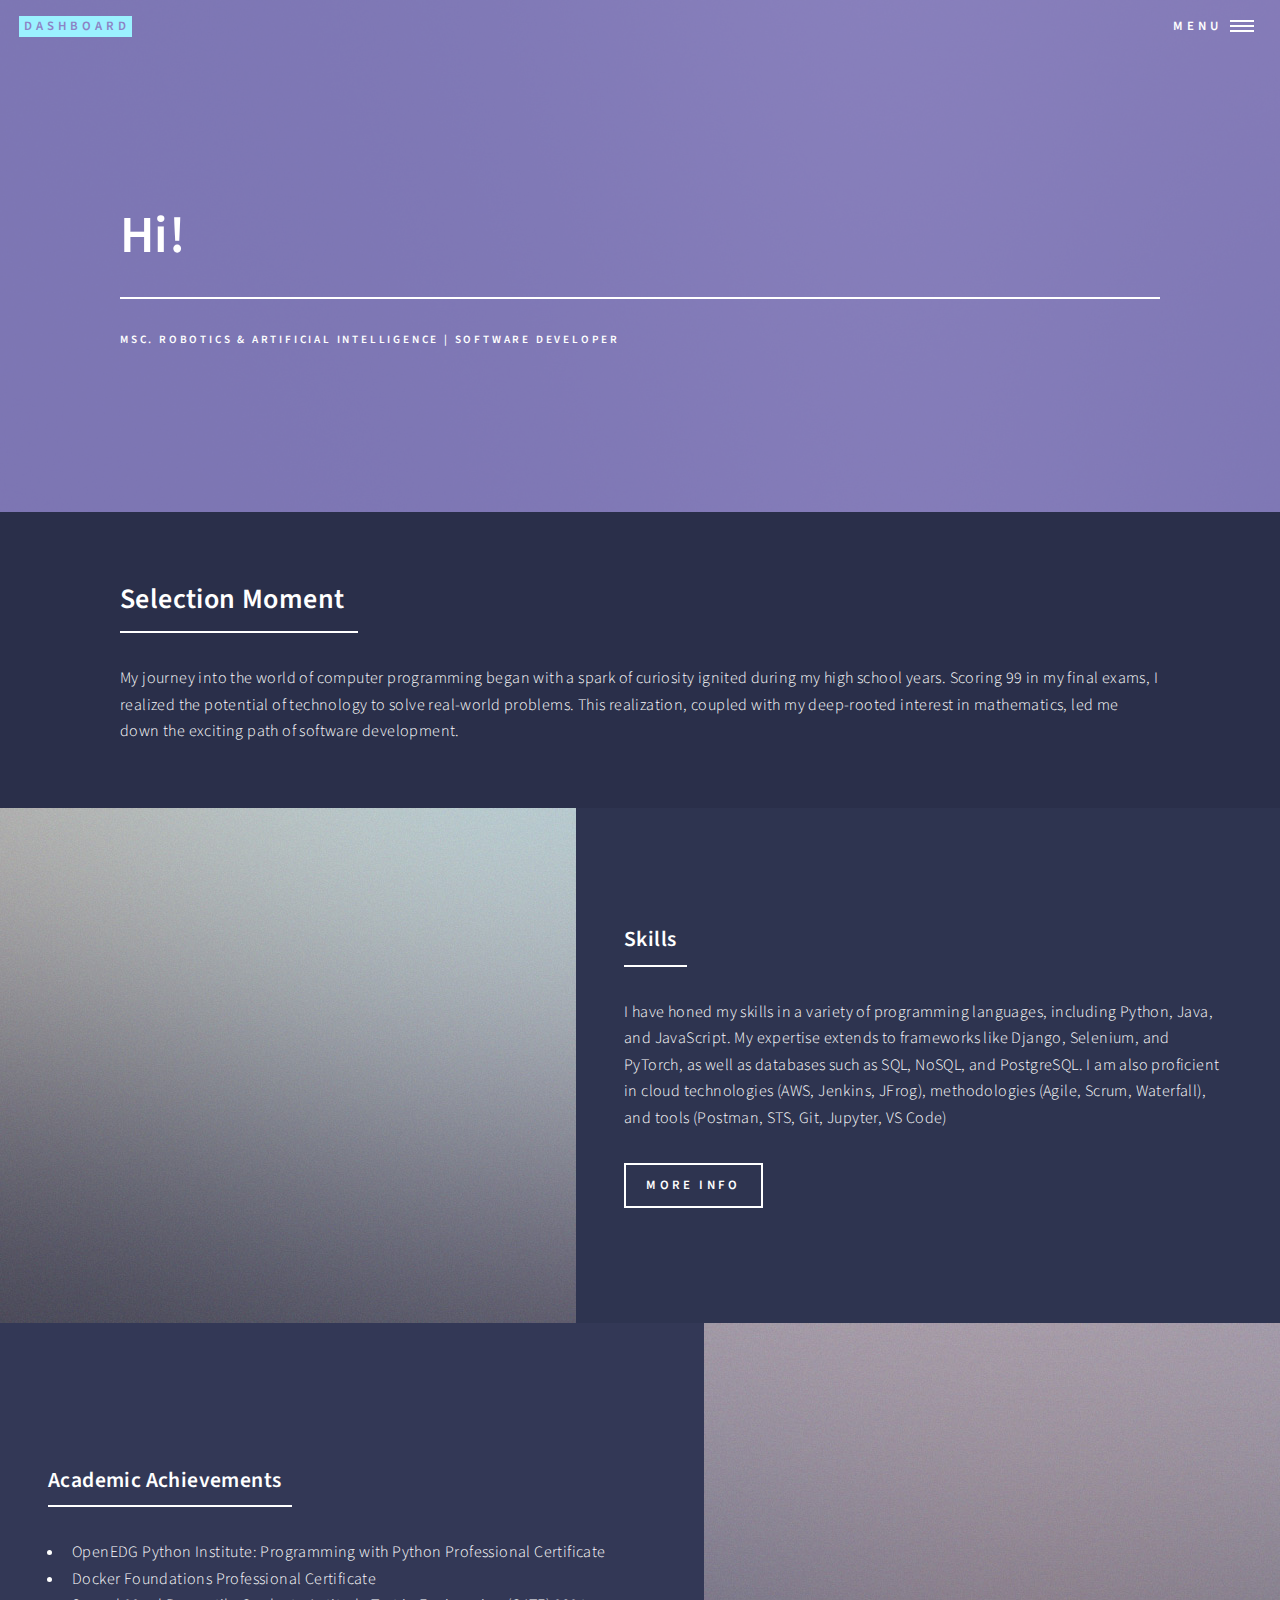
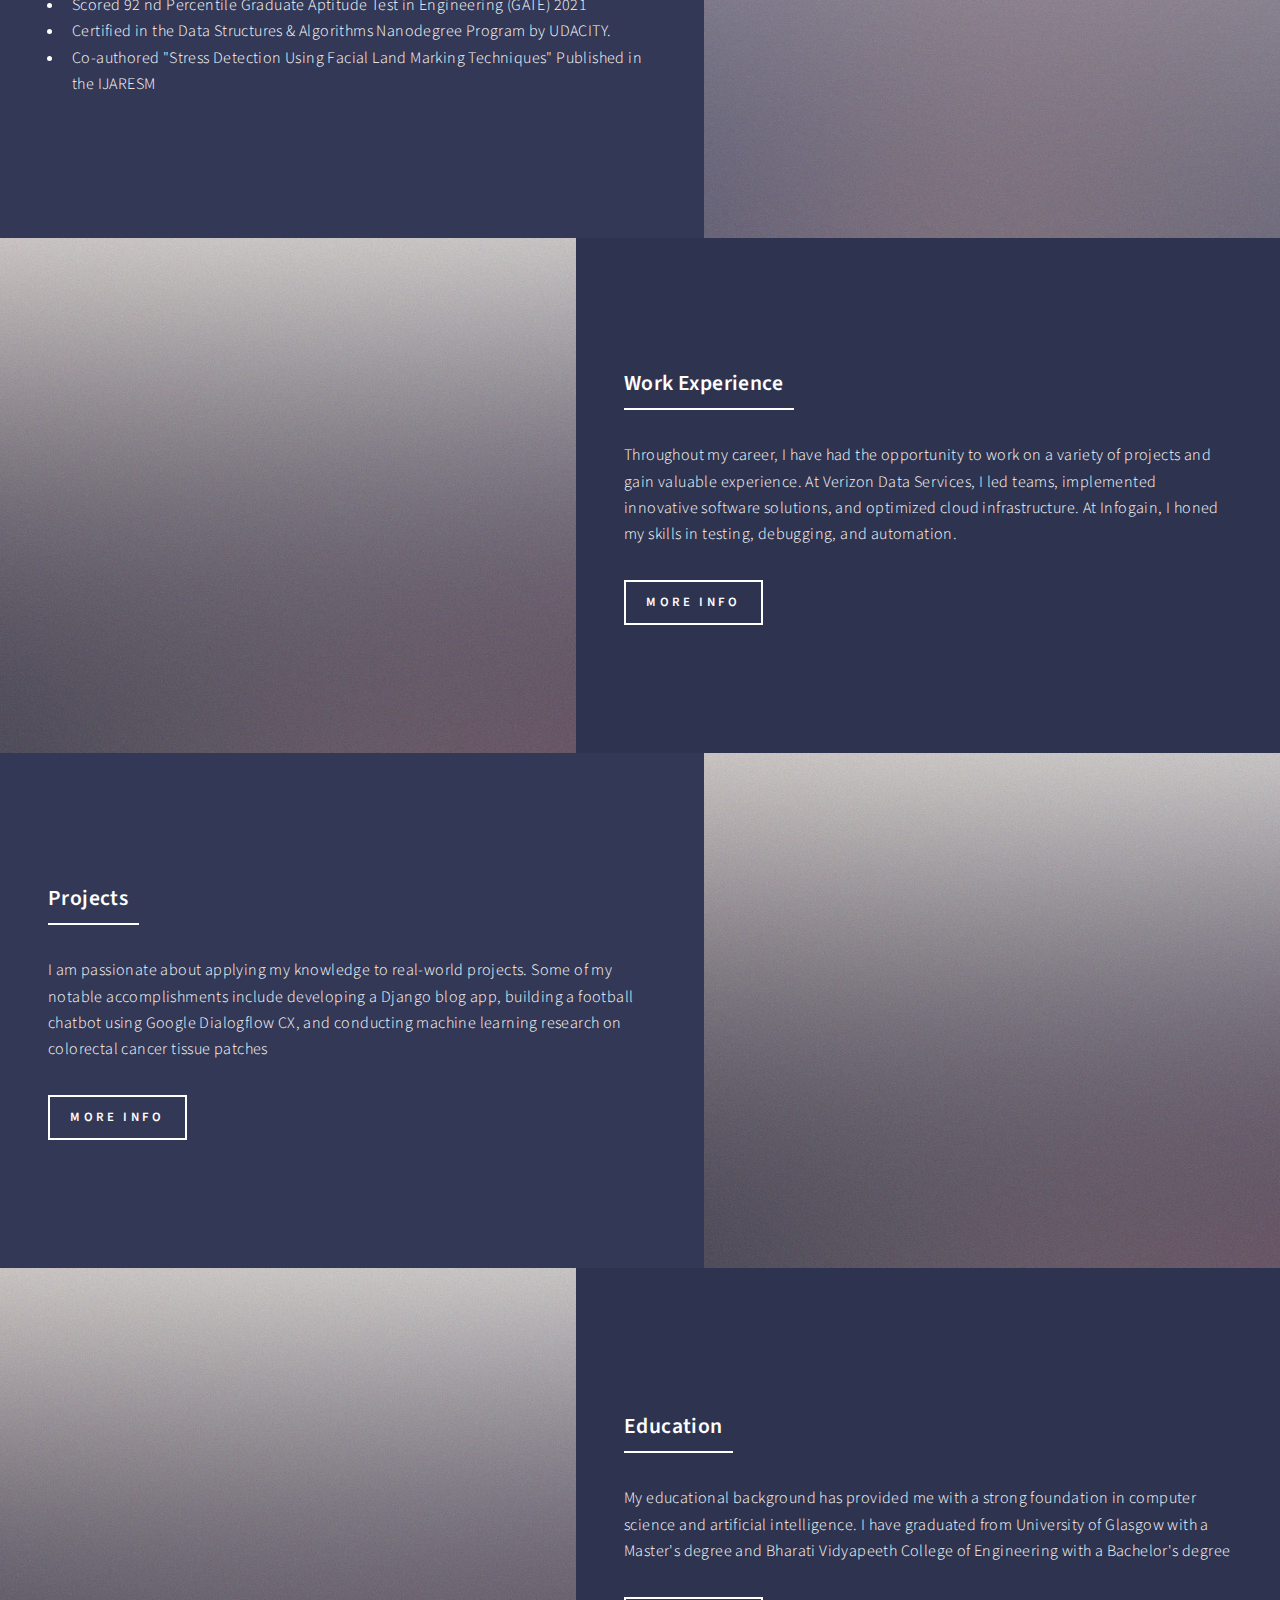
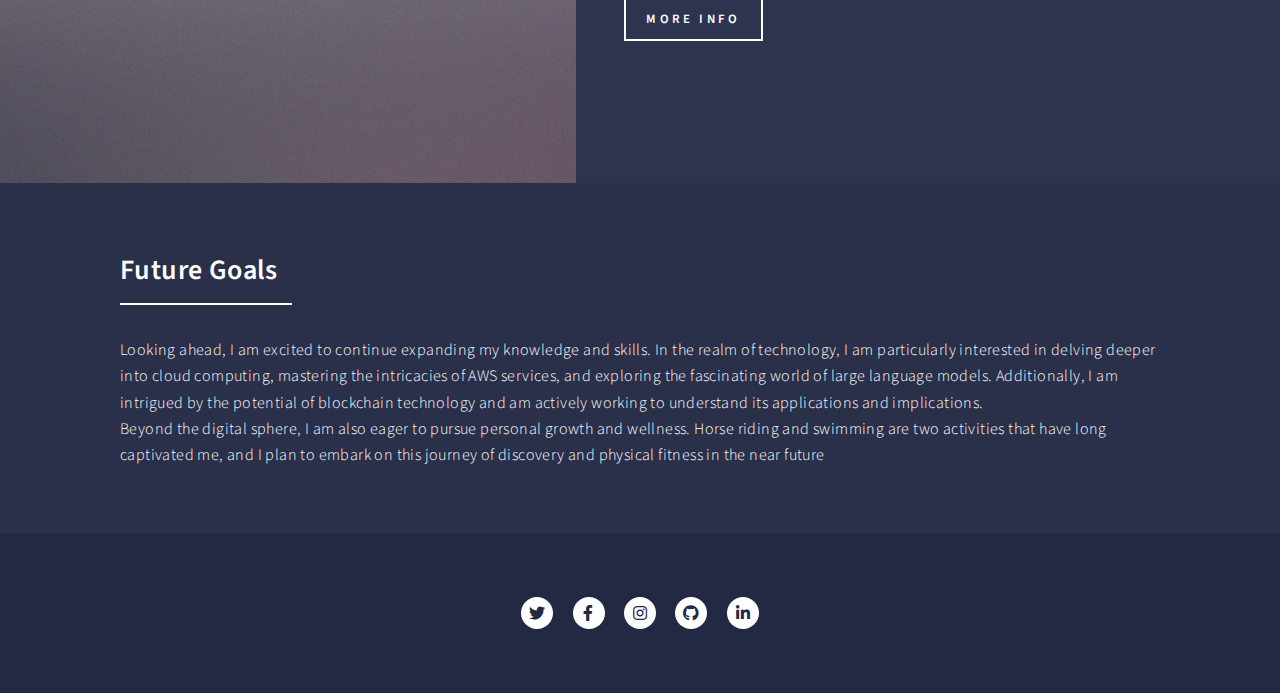
==== commit cd0edbe8: "about page" ====
--- a/about_me.html
+++ b/about_me.html
@@ -48,11 +48,10 @@
 								<img src="images/pic07.jpg" alt="" />
 							</span>
 							<header class="major">
-								<h1>Heyaa!</h1>
+								<h1>Hi!</h1>
 							</header>
 							<div class="content">
-								<p>Lorem ipsum dolor sit amet nullam consequat<br />
-								sed veroeros. tempus adipiscing nulla.</p>
+								<p>MSc. Robotics & Artificial Intelligence | Software Developer</p>
 							</div>
 						</div>
 					</section>
@@ -64,58 +63,123 @@
 							<section id="one">
 								<div class="inner">
 									<header class="major">
-										<h2>Sed amet aliquam</h2>
+										<h2>Selection Moment</h2>
 									</header>
-									<p>Nullam et orci eu lorem consequat tincidunt vivamus et sagittis magna sed nunc rhoncus condimentum sem. In efficitur ligula tate urna. Maecenas massa vel lacinia pellentesque lorem ipsum dolor. Nullam et orci eu lorem consequat tincidunt. Vivamus et sagittis libero. Nullam et orci eu lorem consequat tincidunt vivamus et sagittis magna sed nunc rhoncus condimentum sem. In efficitur ligula tate urna.</p>
+									<p>
+										My journey into the world of computer programming began with a spark of curiosity ignited during 
+										my high school years. Scoring 99 in my final exams, I realized the potential of technology to solve 
+										real-world problems. This realization, coupled with my deep-rooted interest in mathematics, led me 
+										down the exciting path of software development.
+									</p>
 								</div>
 							</section>
 
 						<!-- Two -->
 							<section id="two" class="spotlights">
 								<section>
-									<a href="generic.html" class="image">
+									<a href="skills.html" class="image">
 										<img src="images/pic08.jpg" alt="" data-position="center center" />
 									</a>
 									<div class="content">
 										<div class="inner">
 											<header class="major">
-												<h3>Orci maecenas</h3>
-											</header>
-											<p>Nullam et orci eu lorem consequat tincidunt vivamus et sagittis magna sed nunc rhoncus condimentum sem. In efficitur ligula tate urna. Maecenas massa sed magna lacinia magna pellentesque lorem ipsum dolor. Nullam et orci eu lorem consequat tincidunt. Vivamus et sagittis tempus.</p>
-											<ul class="actions">
+												<h3>Skills</h3>
+											</header>
+											<p>
+												I have honed my skills in a variety of programming languages, including Python, Java, and 
+												JavaScript. My expertise extends to frameworks like Django, Selenium, and PyTorch, as well 
+												as databases such as SQL, NoSQL, and PostgreSQL. I am also proficient in cloud technologies 
+												(AWS, Jenkins, JFrog), methodologies (Agile, Scrum, Waterfall), and tools (Postman, STS, 
+												Git, Jupyter, VS Code)
+											</p>
+											<ul class="actions">
+												<li><a href="skills.html" class="button">More Info</a></li>
+											</ul>
+										</div>
+									</div>
+								</section>
+								<section>
+									<a class="image">
+										<img src="images/pic09.jpg" alt="" data-position="top center" />
+									</a>
+									<div class="content">
+										<div class="inner">
+											<header class="major">
+												<h3>Academic Achievements</h3>
+											</header>
+											<p>
+												<ul>
+													<li>OpenEDG Python Institute: Programming with Python Professional Certificate</li>
+													<li>Docker Foundations Professional Certificate</li>
+													<li>Scored 92 nd Percentile Graduate Aptitude Test in Engineering (GATE) 2021</li>
+													<li>Certified in the Data Structures & Algorithms Nanodegree Program by UDACITY.</li>
+													<li>Co-authored "Stress Detection Using Facial Land Marking Techniques" Published in the IJARESM</li>
+												</ul>
+											</p>
+											<!-- <ul class="actions">
 												<li><a href="generic.html" class="button">Learn more</a></li>
-											</ul>
-										</div>
-									</div>
-								</section>
-								<section>
-									<a href="generic.html" class="image">
-										<img src="images/pic09.jpg" alt="" data-position="top center" />
-									</a>
-									<div class="content">
-										<div class="inner">
-											<header class="major">
-												<h3>Rhoncus magna</h3>
-											</header>
-											<p>Nullam et orci eu lorem consequat tincidunt vivamus et sagittis magna sed nunc rhoncus condimentum sem. In efficitur ligula tate urna. Maecenas massa sed magna lacinia magna pellentesque lorem ipsum dolor. Nullam et orci eu lorem consequat tincidunt. Vivamus et sagittis tempus.</p>
-											<ul class="actions">
-												<li><a href="generic.html" class="button">Learn more</a></li>
-											</ul>
-										</div>
-									</div>
-								</section>
-								<section>
-									<a href="generic.html" class="image">
+											</ul> -->
+										</div>
+									</div>
+								</section>
+								<section>
+									<a href="work_exp.html" class="image">
 										<img src="images/pic10.jpg" alt="" data-position="25% 25%" />
 									</a>
 									<div class="content">
 										<div class="inner">
 											<header class="major">
-												<h3>Sed nunc ligula</h3>
-											</header>
-											<p>Nullam et orci eu lorem consequat tincidunt vivamus et sagittis magna sed nunc rhoncus condimentum sem. In efficitur ligula tate urna. Maecenas massa sed magna lacinia magna pellentesque lorem ipsum dolor. Nullam et orci eu lorem consequat tincidunt. Vivamus et sagittis tempus.</p>
-											<ul class="actions">
-												<li><a href="generic.html" class="button">Learn more</a></li>
+												<h3>Work Experience</h3>
+											</header>
+											<p>
+												Throughout my career, I have had the opportunity to work on a variety of projects and gain 
+												valuable experience. At Verizon Data Services, I led teams, implemented innovative software 
+												solutions, and optimized cloud infrastructure. At Infogain, I honed my skills in testing, 
+												debugging, and automation.
+											</p>
+											<ul class="actions">
+												<li><a href="work_exp.html" class="button">More Info</a></li>
+											</ul>
+										</div>
+									</div>
+								</section>
+								<section>
+									<a href="project.html" class="image">
+										<img src="images/pic10.jpg" alt="" data-position="25% 25%" />
+									</a>
+									<div class="content">
+										<div class="inner">
+											<header class="major">
+												<h3>Projects</h3>
+											</header>
+											<p>
+												I am passionate about applying my knowledge to real-world projects. Some of my notable 
+												accomplishments include developing a Django blog app, building a football chatbot using 
+												Google Dialogflow CX, and conducting machine learning research on colorectal cancer tissue 
+												patches
+											</p>
+											<ul class="actions">
+												<li><a href="project.html" class="button">More Info</a></li>
+											</ul>
+										</div>
+									</div>
+								</section>
+								<section>
+									<a href="education.html" class="image">
+										<img src="images/pic10.jpg" alt="" data-position="25% 25%" />
+									</a>
+									<div class="content">
+										<div class="inner">
+											<header class="major">
+												<h3>Education</h3>
+											</header>
+											<p>
+												My educational background has provided me with a strong foundation in computer science and 
+												artificial intelligence. I have graduated from University of Glasgow with a Master's degree 
+												and Bharati Vidyapeeth College of Engineering with a Bachelor's degree
+											</p>
+											<ul class="actions">
+												<li><a href="education.html" class="button">More Info</a></li>
 											</ul>
 										</div>
 									</div>
@@ -126,15 +190,20 @@
 							<section id="three">
 								<div class="inner">
 									<header class="major">
-										<h2>Massa libero</h2>
+										<h2>Future Goals</h2>
 									</header>
-									<p>Nullam et orci eu lorem consequat tincidunt vivamus et sagittis libero. Mauris aliquet magna magna sed nunc rhoncus pharetra. Pellentesque condimentum sem. In efficitur ligula tate urna. Maecenas laoreet massa vel lacinia pellentesque lorem ipsum dolor. Nullam et orci eu lorem consequat tincidunt. Vivamus et sagittis libero. Mauris aliquet magna magna sed nunc rhoncus amet pharetra et feugiat tempus.</p>
-									<ul class="actions">
-										<li><a href="generic.html" class="button next">Get Started</a></li>
-									</ul>
+									<p>
+										Looking ahead, I am excited to continue expanding my knowledge and skills. In the realm of technology, 
+										I am particularly interested in delving deeper into cloud computing, mastering the intricacies of AWS 
+										services, and exploring the fascinating world of large language models. Additionally, I am intrigued 
+										by the potential of blockchain technology and am actively working to understand its applications and 
+										implications.<br>
+										Beyond the digital sphere, I am also eager to pursue personal growth and wellness. Horse riding and 
+										swimming are two activities that have long captivated me, and I plan to embark on this journey of 
+										discovery and physical fitness in the near future
+									</p>
 								</div>
 							</section>
-
 					</div>
 
 				<!-- Contact -->
@@ -150,12 +219,8 @@
 								<li><a href="#" class="icon brands alt fa-github"><span class="label">GitHub</span></a></li>
 								<li><a href="#" class="icon brands alt fa-linkedin-in"><span class="label">LinkedIn</span></a></li>
 							</ul>
-							<ul class="copyright">
-								<li>&copy; Untitled</li><li>Design: <a href="https://html5up.net">HTML5 UP</a></li>
-							</ul>
 						</div>
 					</footer>
-
 			</div>
 
 		<!-- Scripts -->
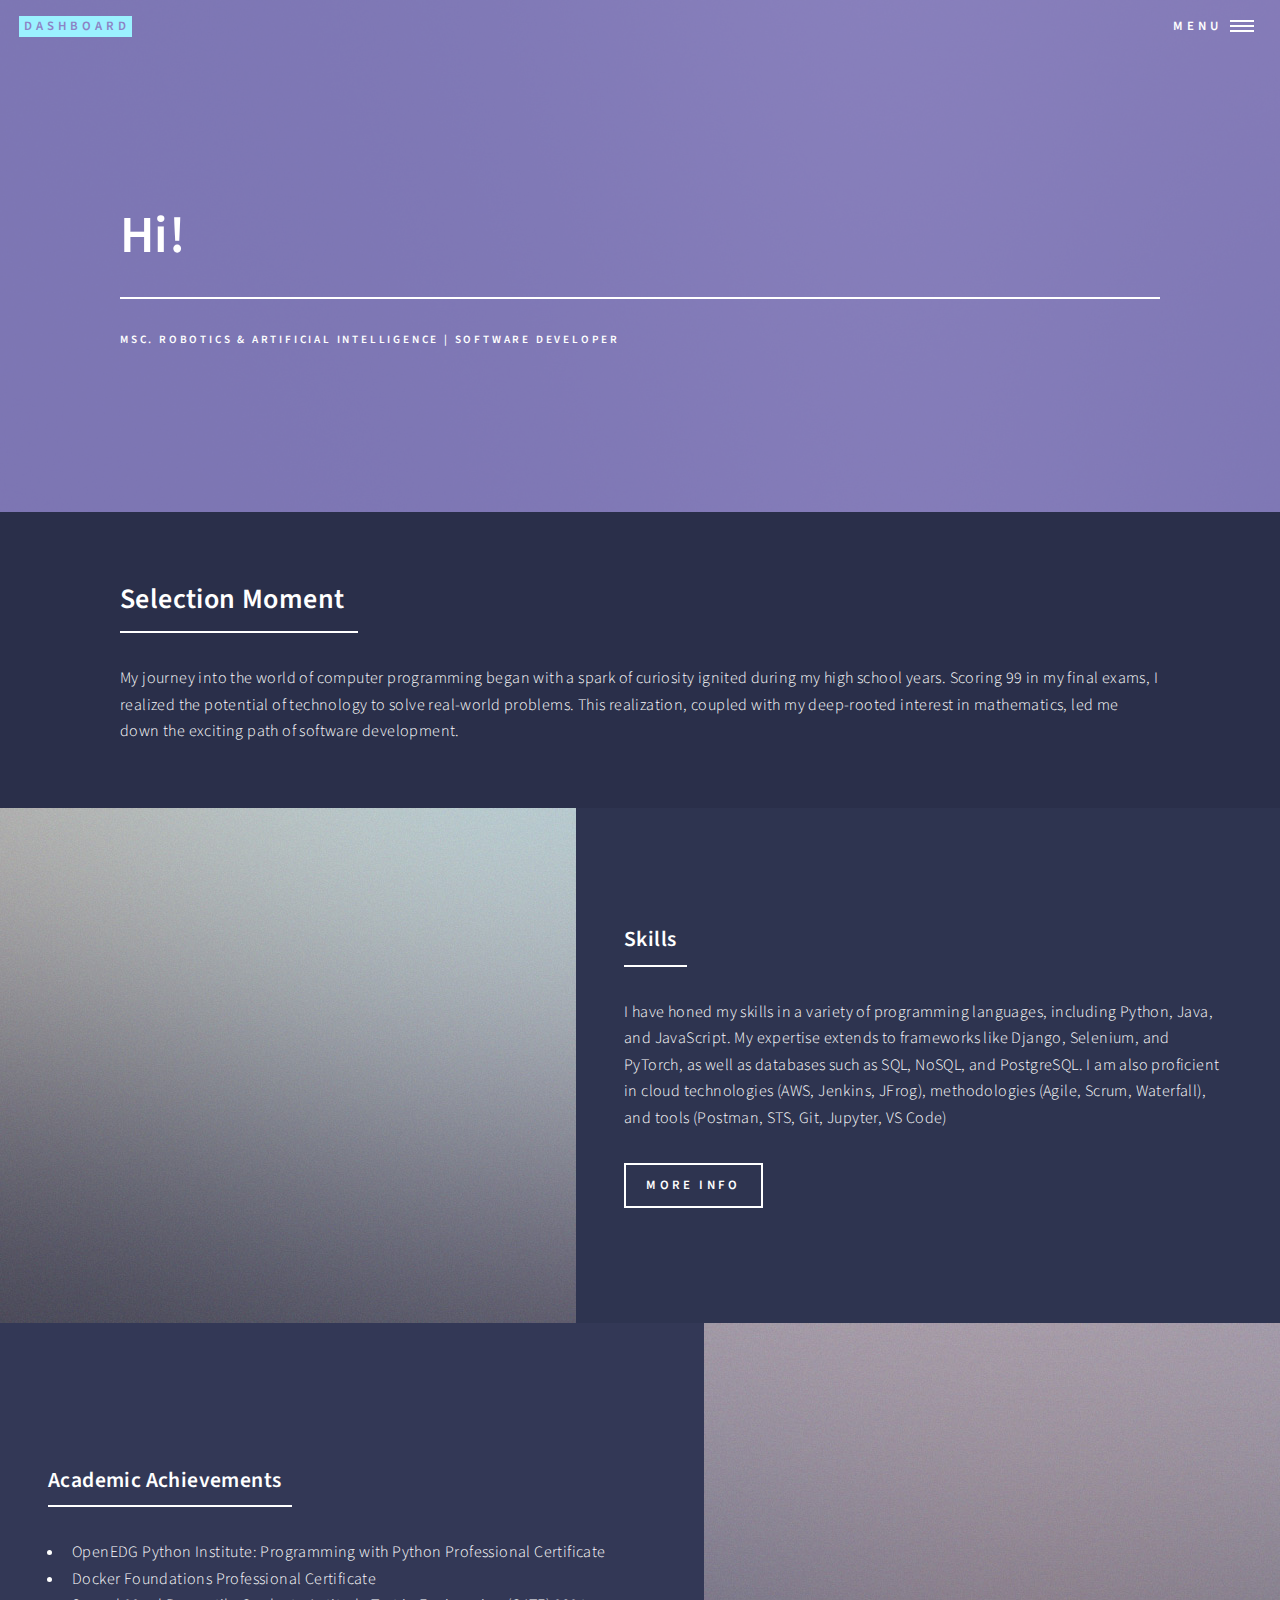
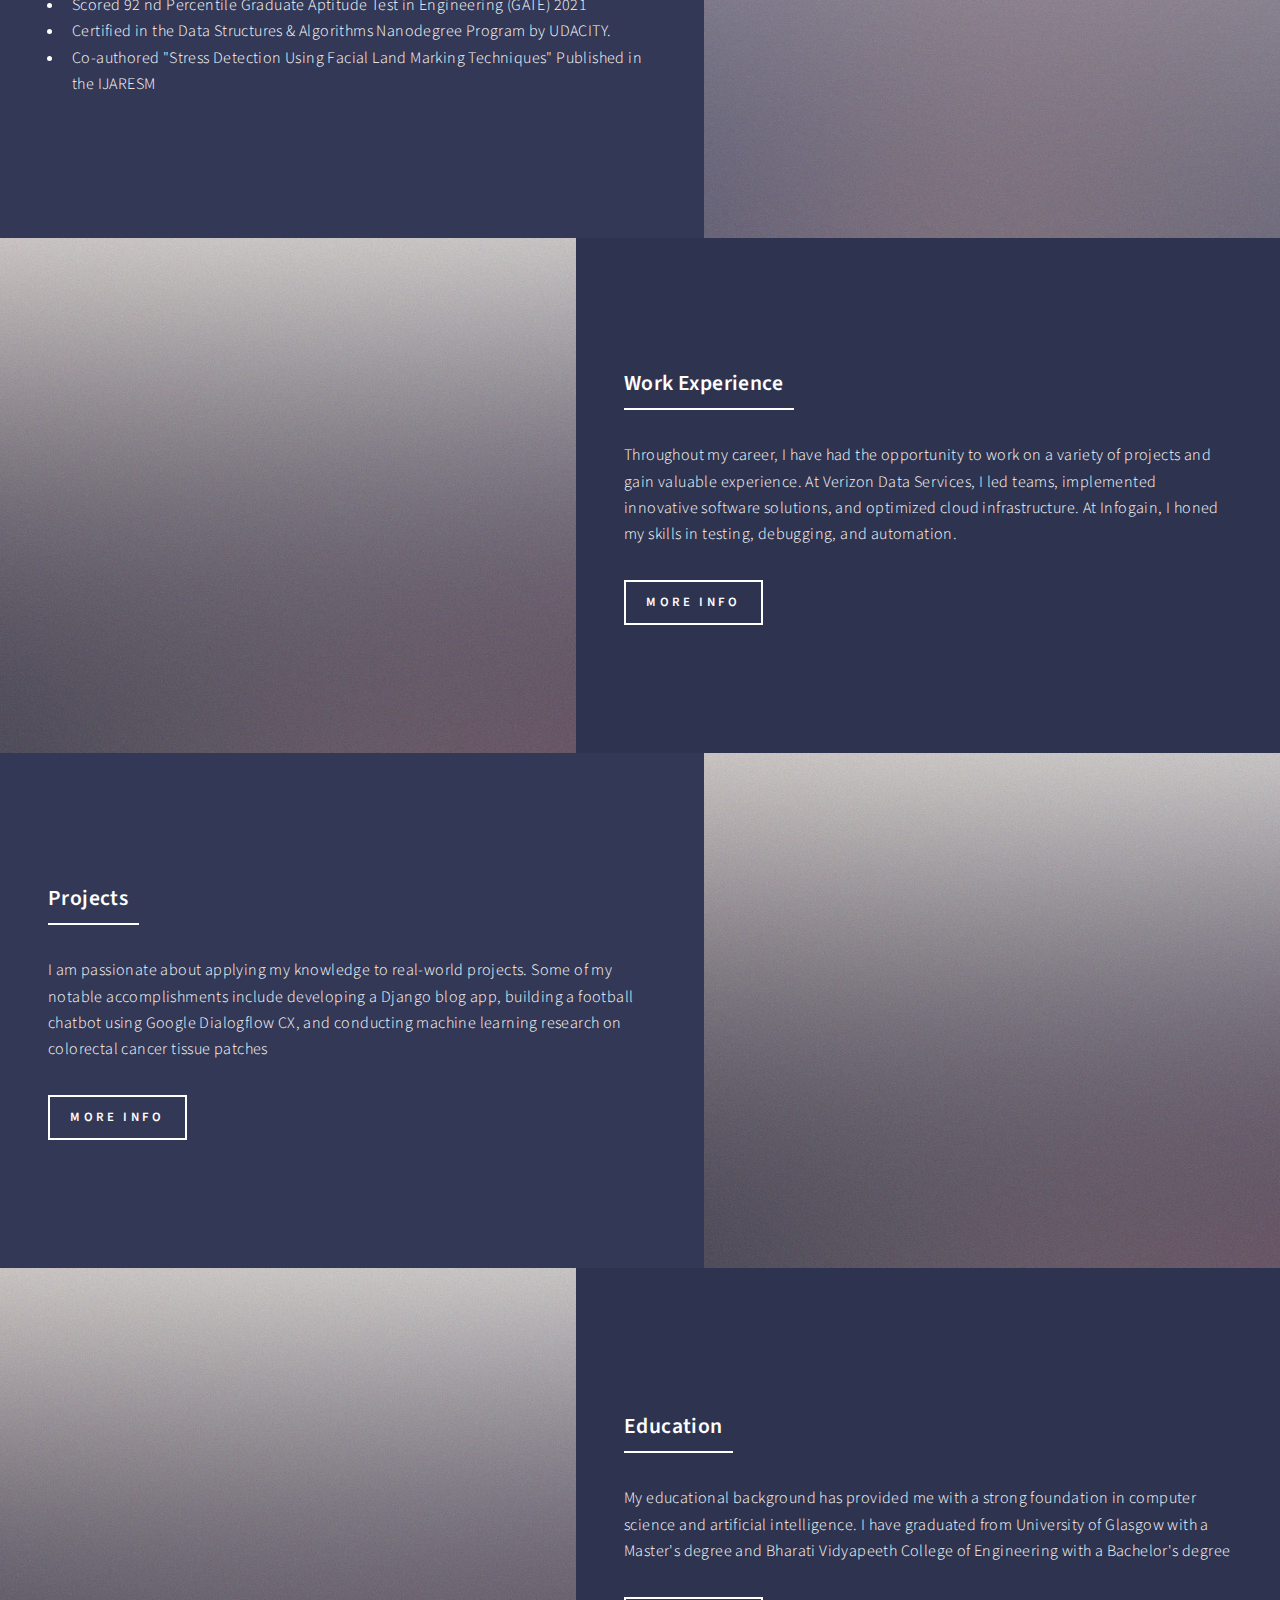
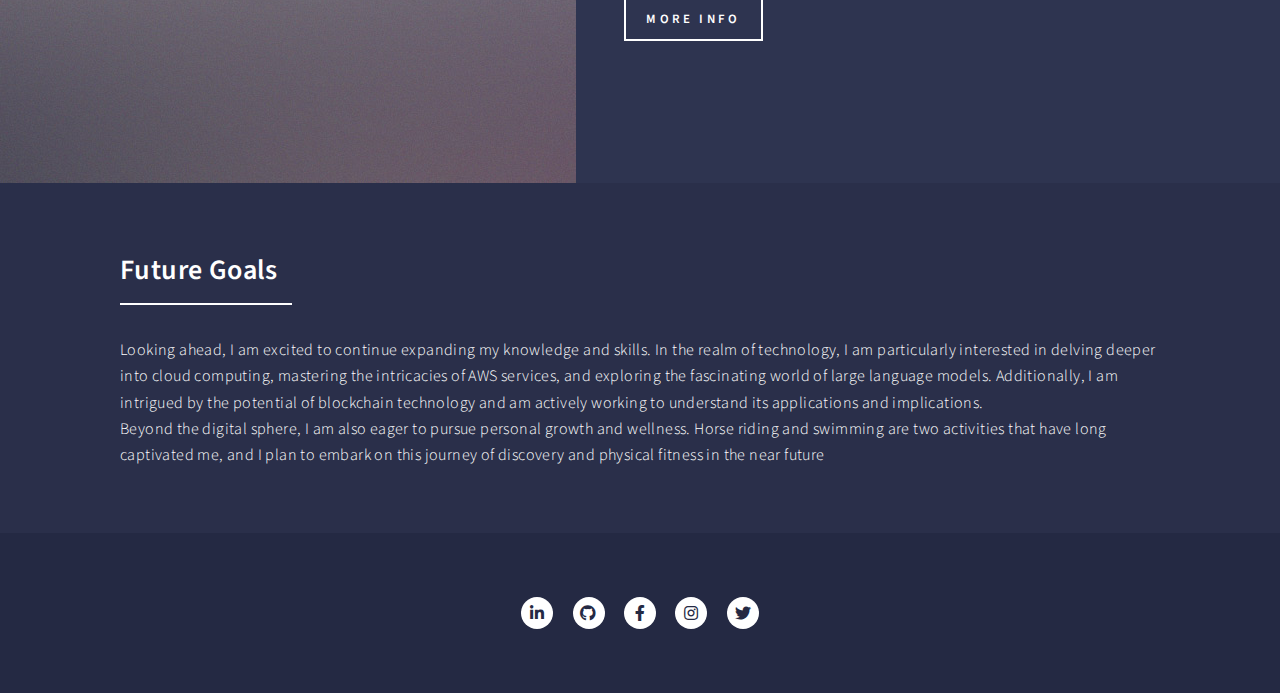
==== commit 8f40e977: "finishing" ====
--- a/about_me.html
+++ b/about_me.html
@@ -1,9 +1,5 @@
 <!DOCTYPE HTML>
-<!--
-	Forty by HTML5 UP
-	html5up.net | @ajlkn
-	Free for personal and commercial use under the CCA 3.0 license (html5up.net/license)
--->
+
 <html>
 	<head>
 		<title>About Me</title>
@@ -18,9 +14,8 @@
 			<div id="wrapper">
 
 				<!-- Header -->
-				<!-- Note: The "styleN" class below should match that of the banner element. -->
 					<header id="header" class="alt style2">
-						<a href="index.html" class="logo"><strong>Dashboard</strong> <!--<span>by HTML5 UP</span>--></a>
+						<a href="index.html" class="logo"><strong>Dashboard</strong></a>
 						<nav>
 							<a href="#menu">Menu</a>
 						</nav>
@@ -30,18 +25,13 @@
 					<nav id="menu">
 						<ul class="links">
 							<li><a href="index.html">Home</a></li>
-							<li><a href="landing.html">Landing</a></li>
-							<li><a href="generic.html">Generic</a></li>
-							<li><a href="elements.html">Elements</a></li>
-						</ul>
-						<ul class="actions stacked">
-							<li><a href="#" class="button primary fit">Get Started</a></li>
-							<li><a href="#" class="button fit">Log In</a></li>
+							<li><a href="skills.html">Skills</a></li>
+							<li><a href="project.html">Projects</a></li>
+							<li><a href="work_exp.html">Work Experience</a></li>
 						</ul>
 					</nav>
 
 				<!-- Banner -->
-				<!-- Note: The "styleN" class below should match that of the header element. -->
 					<section id="banner" class="style2">
 						<div class="inner">
 							<span class="image">
@@ -116,9 +106,6 @@
 													<li>Co-authored "Stress Detection Using Facial Land Marking Techniques" Published in the IJARESM</li>
 												</ul>
 											</p>
-											<!-- <ul class="actions">
-												<li><a href="generic.html" class="button">Learn more</a></li>
-											</ul> -->
 										</div>
 									</div>
 								</section>
@@ -206,18 +193,15 @@
 							</section>
 					</div>
 
-				<!-- Contact -->
-
-
 				<!-- Footer -->
 					<footer id="footer">
 						<div class="inner">
 							<ul class="icons">
-								<li><a href="#" class="icon brands alt fa-twitter"><span class="label">Twitter</span></a></li>
-								<li><a href="#" class="icon brands alt fa-facebook-f"><span class="label">Facebook</span></a></li>
-								<li><a href="#" class="icon brands alt fa-instagram"><span class="label">Instagram</span></a></li>
-								<li><a href="#" class="icon brands alt fa-github"><span class="label">GitHub</span></a></li>
-								<li><a href="#" class="icon brands alt fa-linkedin-in"><span class="label">LinkedIn</span></a></li>
+								<li><a href="https://www.linkedin.com/in/apngupta/" class="icon brands alt fa-linkedin-in"><span class="label">LinkedIn</span></a></li>
+								<li><a href="https://github.com/Arpangpta/" class="icon brands alt fa-github"><span class="label">GitHub</span></a></li>
+								<li><a href="https://www.facebook.com/itsapn.gupta/" class="icon brands alt fa-facebook-f"><span class="label">Facebook</span></a></li>
+								<li><a href="https://www.instagram.com/its_apn.gupta/" class="icon brands alt fa-instagram"><span class="label">Instagram</span></a></li>
+								<li><a href="https://x.com/apn_gupta" class="icon brands alt fa-twitter"><span class="label">Twitter</span></a></li>
 							</ul>
 						</div>
 					</footer>
@@ -231,6 +215,5 @@
 			<script src="assets/js/breakpoints.min.js"></script>
 			<script src="assets/js/util.js"></script>
 			<script src="assets/js/main.js"></script>
-
 	</body>
 </html>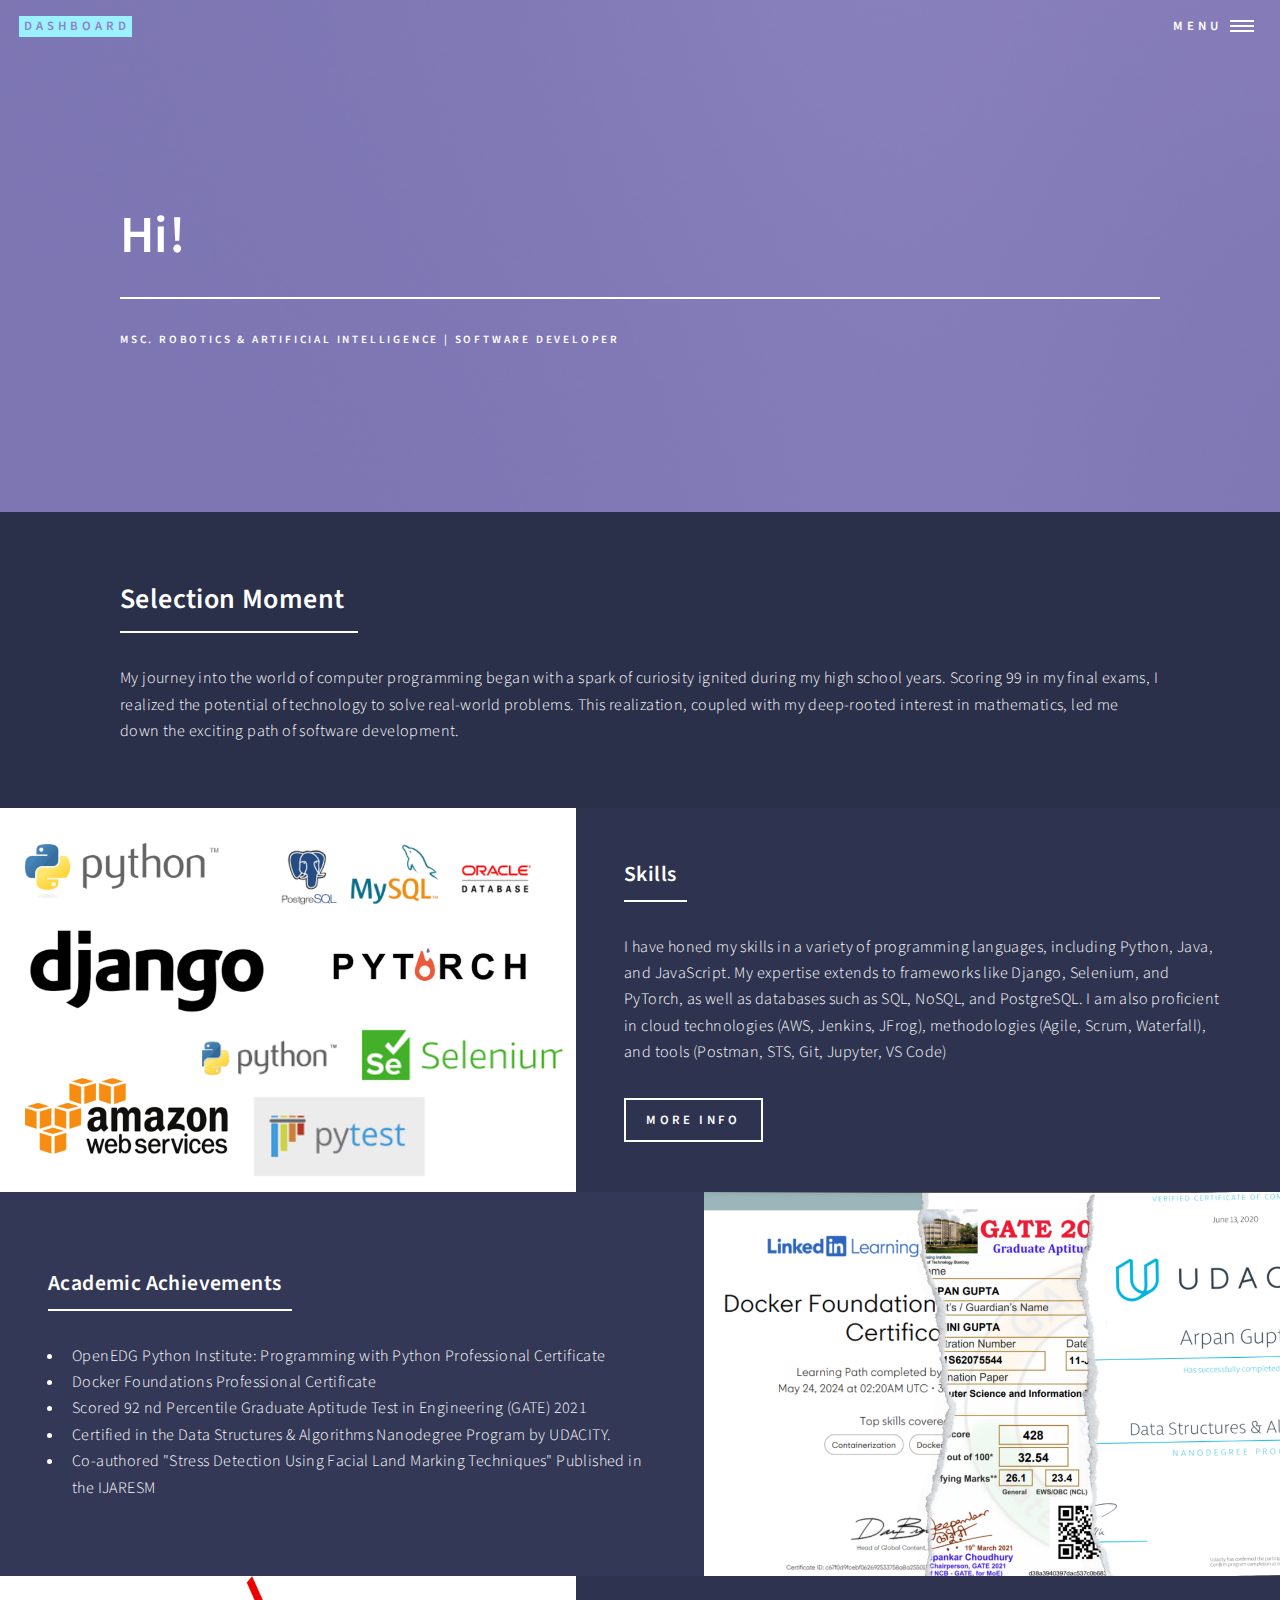
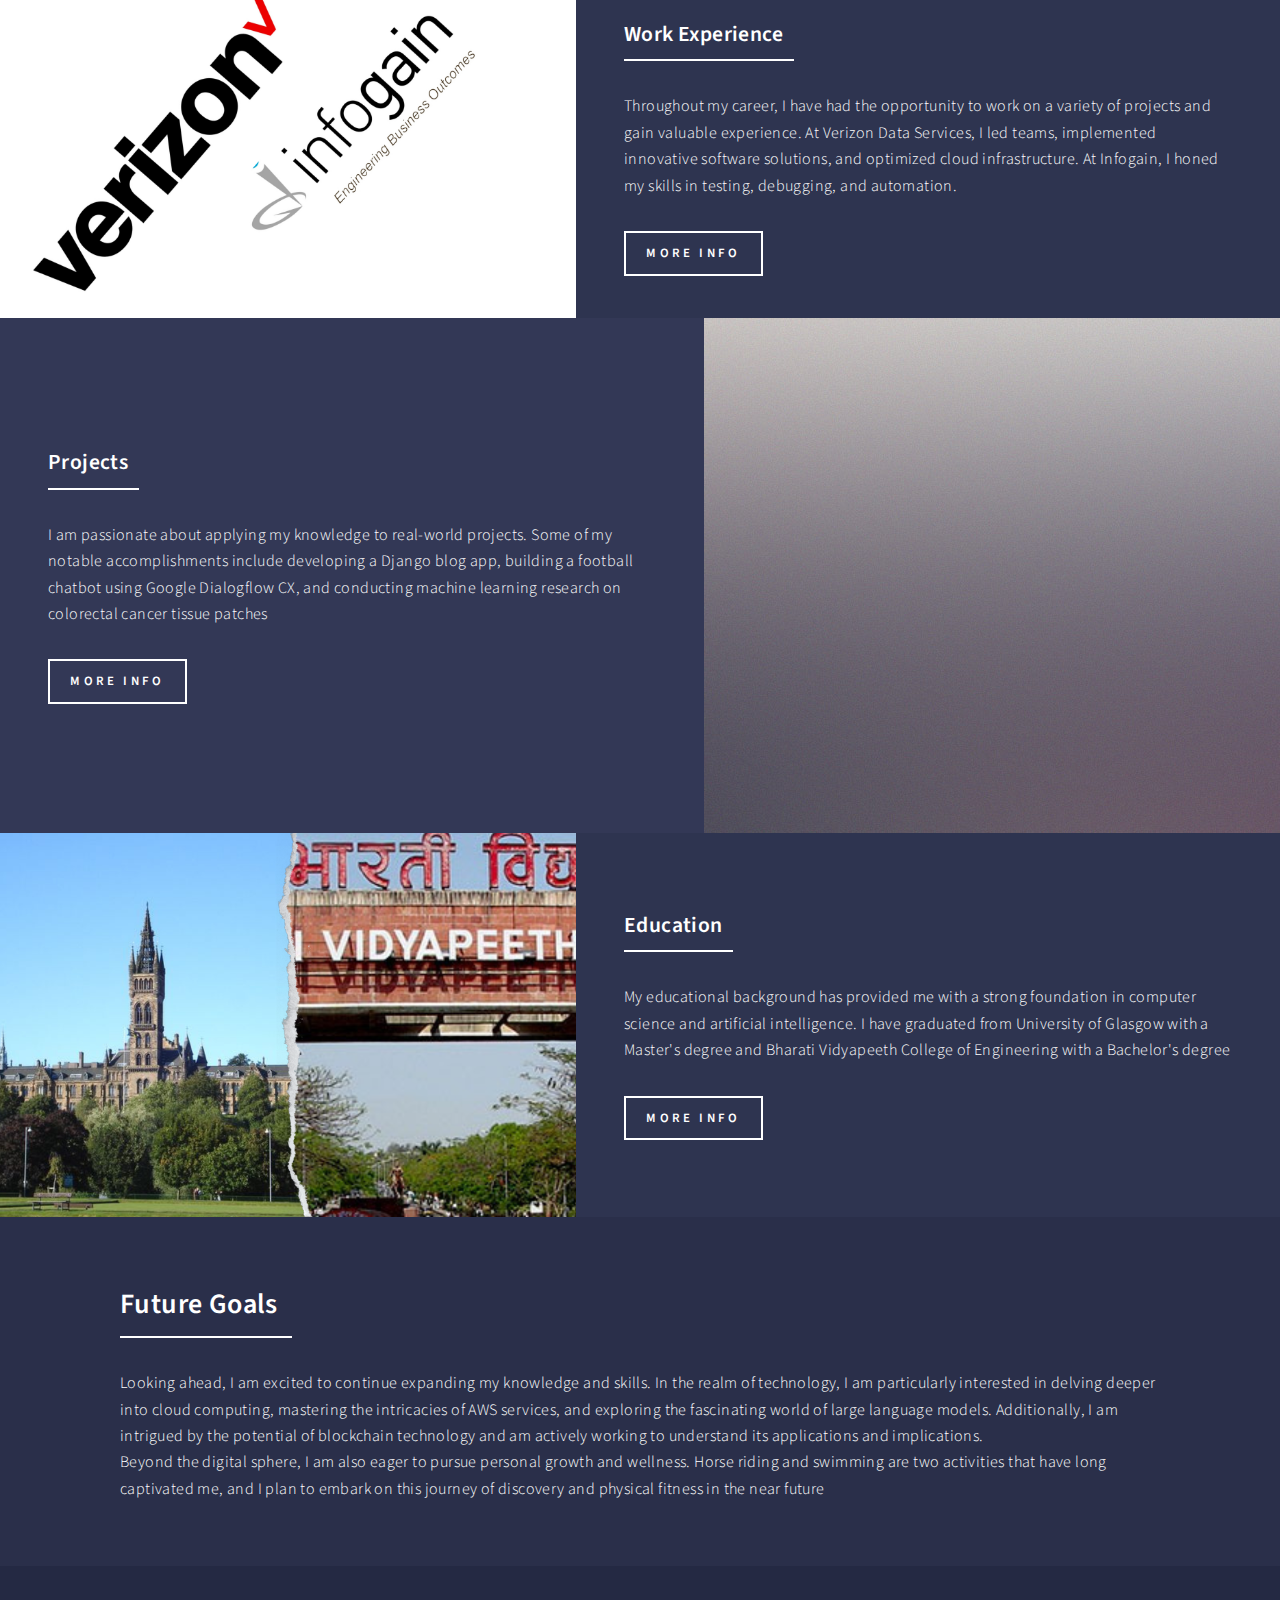
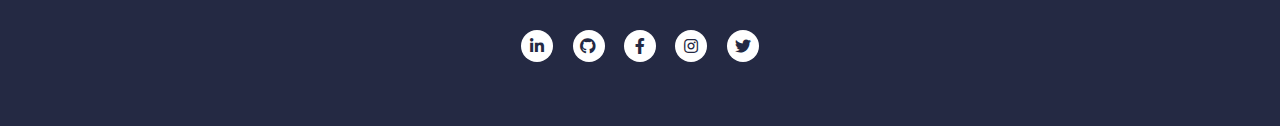
==== commit 6cf37af7: "images" ====
--- a/about_me.html
+++ b/about_me.html
@@ -68,7 +68,7 @@
 							<section id="two" class="spotlights">
 								<section>
 									<a href="skills.html" class="image">
-										<img src="images/pic08.jpg" alt="" data-position="center center" />
+										<img src="images/me_1.png" alt="" data-position="center center" />
 									</a>
 									<div class="content">
 										<div class="inner">
@@ -90,7 +90,7 @@
 								</section>
 								<section>
 									<a class="image">
-										<img src="images/pic09.jpg" alt="" data-position="top center" />
+										<img src="images/me_2.png" alt="" data-position="top center" />
 									</a>
 									<div class="content">
 										<div class="inner">
@@ -111,7 +111,7 @@
 								</section>
 								<section>
 									<a href="work_exp.html" class="image">
-										<img src="images/pic10.jpg" alt="" data-position="25% 25%" />
+										<img src="images/me_3.png" alt="" data-position="25% 25%" />
 									</a>
 									<div class="content">
 										<div class="inner">
@@ -153,7 +153,7 @@
 								</section>
 								<section>
 									<a href="education.html" class="image">
-										<img src="images/pic10.jpg" alt="" data-position="25% 25%" />
+										<img src="images/me_5.png" alt="" data-position="25% 25%" />
 									</a>
 									<div class="content">
 										<div class="inner">
